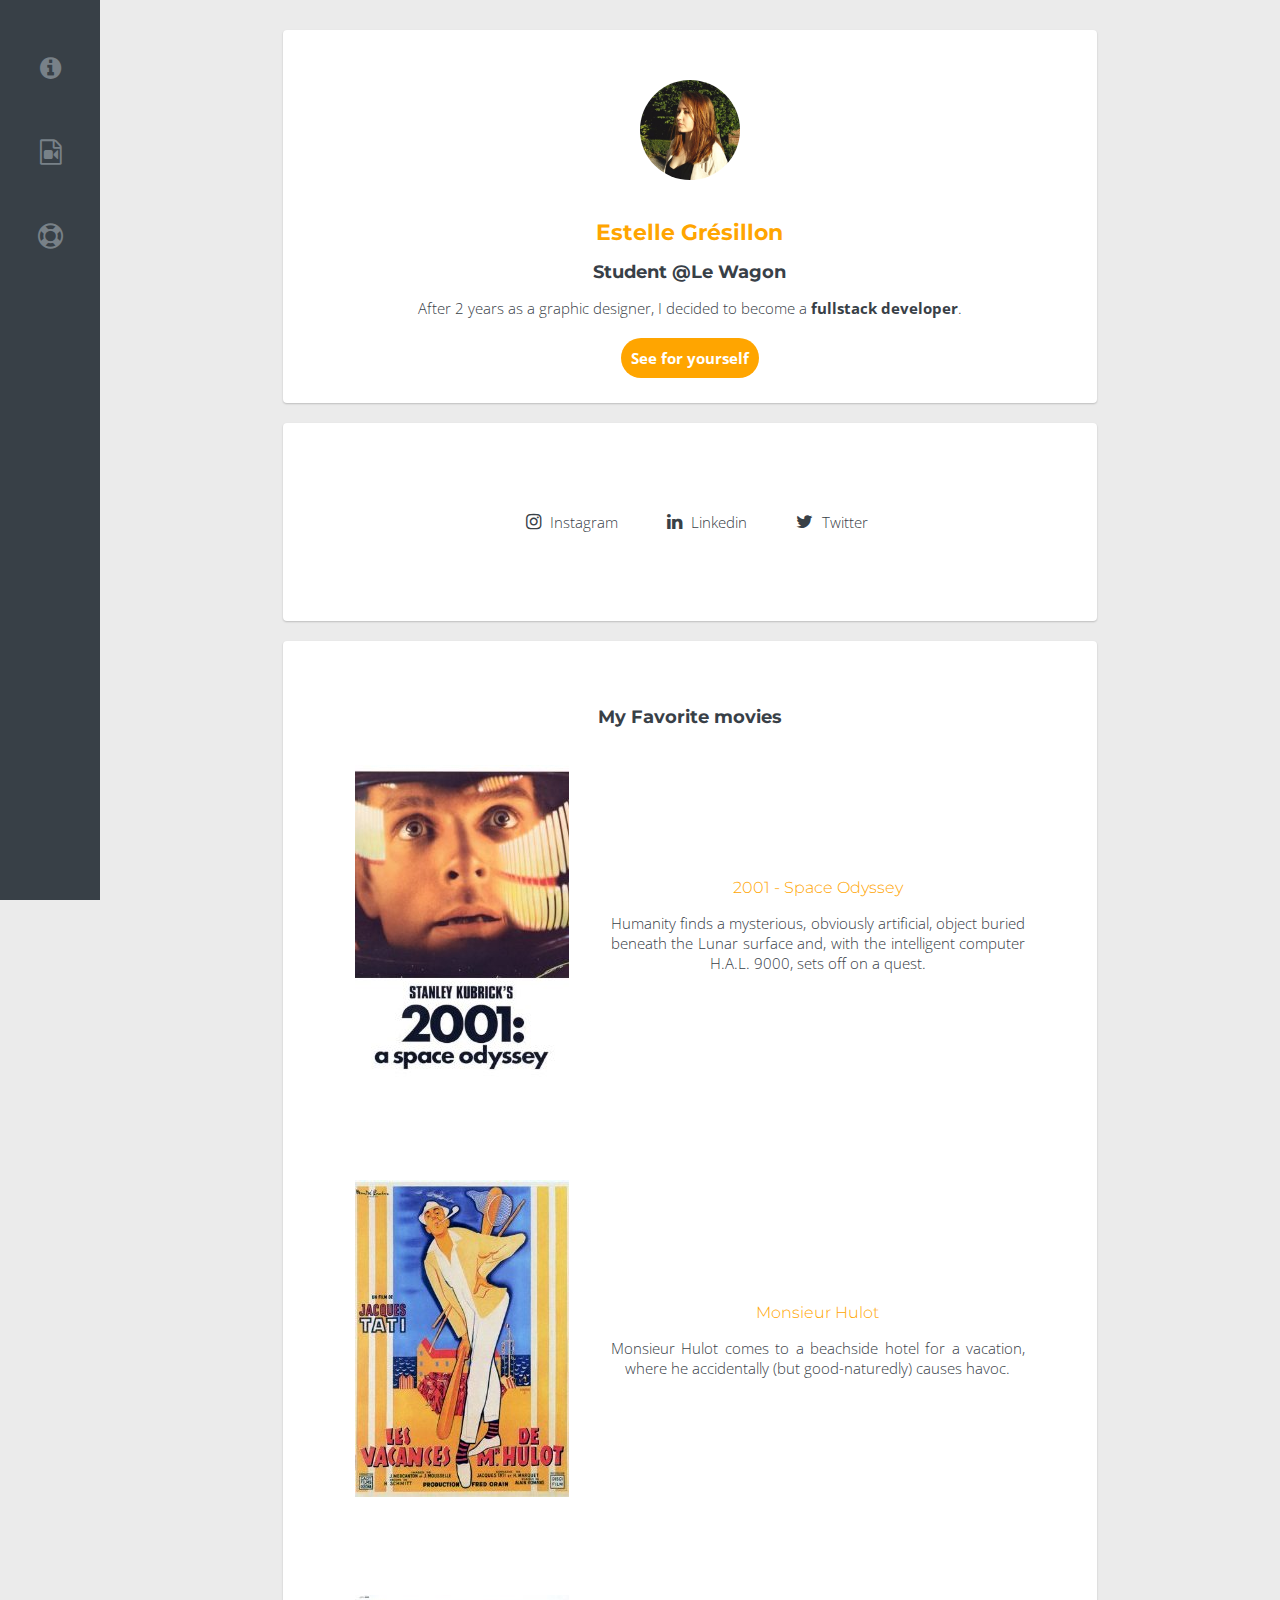
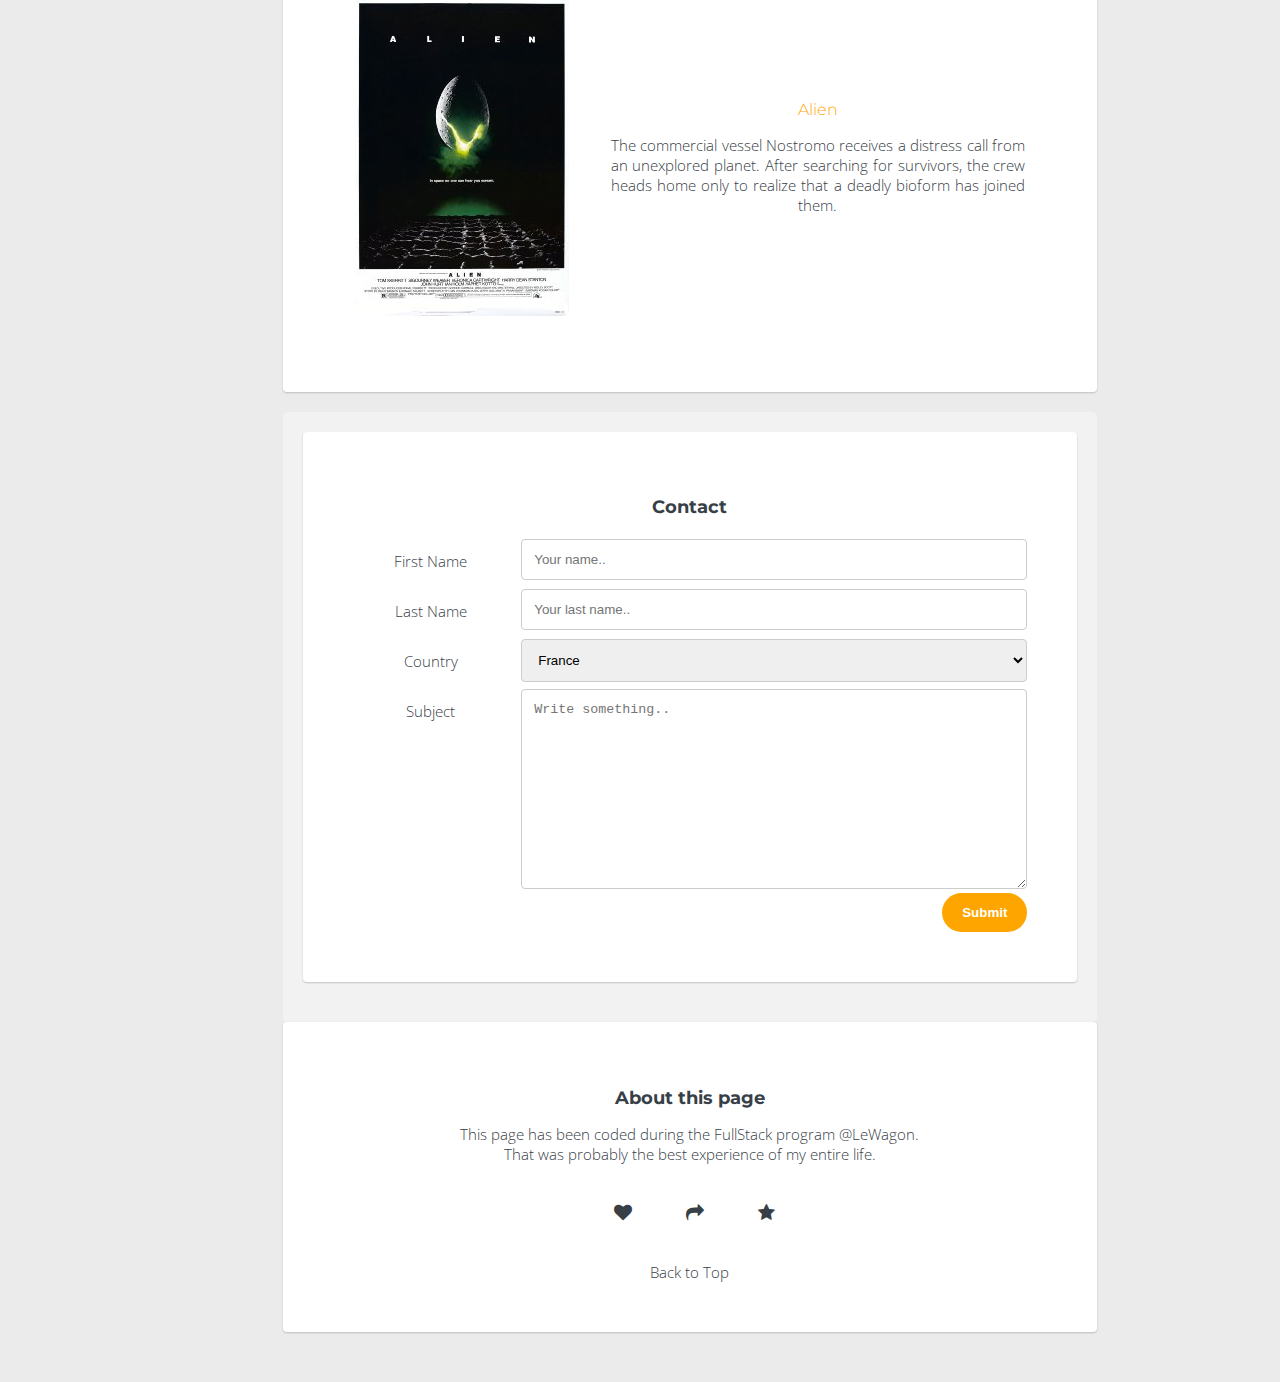
==== index.html @ 1dd497bf "make my profile prettier" ====
<!DOCTYPE html>

<html>

  <head>
    <meta charset="utf-8">
    <title>Estelle Grésillon</title>
    <link href="https://fonts.googleapis.com/css?family=Open+Sans:400,300,700|Montserrat:400,700" rel="stylesheet">
    <link href="https://maxcdn.bootstrapcdn.com/font-awesome/4.7.0/css/font-awesome.min.css" rel="stylesheet">
    <link href="style.css" rel="stylesheet">
  </head>

  <body>
    <a name="top"></a>
    <div id="menu">
      <ul>
        <li>
          <a href="#summary">
            <i class="fa fa-info-circle"></i>
          </a>
        </li>
        <li>
          <a href="#favorite-movies">
            <i class="fa fa-file-video-o"></i>
          </a>
        </li>
        <li>
          <a href="#footer">
            <i class="fa fa-life-ring"></i>
          </a>
        </li>
      </ul>
    </div>

    <div id="sidebar">
      <ul>
        <li>
          <a href="#summary">
            <i class="fa fa-info-circle"></i>
          </a>
        </li>
        <li>
          <a href="#favorite-movies">
            <i class="fa fa-file-video-o"></i>
          </a>
        </li>
        <li>
          <a href="#footer">
            <i class="fa fa-life-ring"></i>
          </a>
        </li>
      </ul>
    </div>

    <div id="content">

      <div class="container">

        <div class="card text-center">
          <img id="crop" src="images/photo.png" alt="Estelle Grésillon" width="100">
          <h1>Estelle Grésillon</h1>
          <h2>Student @Le Wagon</h2>
          <p>
            After 2 years as a graphic designer, I decided to become a <strong>fullstack developer</strong>.
          </p>

          <a href="http://lewagon.com" class="btn-yellow">See for yourself</a>

        </div>

        <div class="card text-center">
          <ul class="list-inline">
            <li class="text-center">
              <a href="#" target="_blank">
                <i class="fa fa-instagram"></i> Instagram
              </a>
            </li>
            <li class="text-center">
              <a href="https://www.linkedin.com/in/estellegresillon/" target="_blank">
                <i class="fa fa-linkedin"></i> Linkedin
              </a>
            </li>
            <li class="text-center">
              <a href="#" target="_blank">
                <i class="fa fa-twitter"></i> Twitter
              </a>
            </li>
          </ul>
        </div>

        <div id="movies-desktop">
          <div class="card text-center">
            <h2>My Favorite movies</h2>

            <table>
              <tbody>
                <tr>
                  <td>
                    <img src="images/space-odyssey.jpg" alt="space odyssey">
                  </td>
                  <td>
                    <h3>2001 - Space Odyssey</h3>
                    <p>Humanity finds a mysterious, obviously artificial, object buried beneath the Lunar surface and, with the intelligent computer H.A.L. 9000, sets off on a quest.</p>
                  </td>
                </tr>

                <tr class="spacer"></tr>

                <tr>
                  <td>
                    <img src="images/monsieur-hulot.jpg" alt="monsieur hulot">
                  </td>
                  <td>
                    <h3>Monsieur Hulot</h3>
                    <p>Monsieur Hulot comes to a beachside hotel for a vacation, where he accidentally (but good-naturedly) causes havoc.</p>
                  </td>
                </tr>

                <tr class="spacer"></tr>

                <tr>
                  <td>
                    <img src="images/alien.jpg" alt="alien">
                  </td>
                  <td>
                    <h3>Alien</h3>
                    <p>The commercial vessel Nostromo receives a distress call from an unexplored planet. After searching for survivors, the crew heads home only to realize that a deadly bioform has joined them.</p>
                  </td>
                </tr>
              </tbody>
            </table>
          </div>
        </div>


        <div id="movies-mobile">
          <div class="card text-center">

            <h2>My Favorite movies</h2>

            <table>
              <tbody>
                <tr>
                  <td>
                    <img src="images/space-odyssey.jpg" alt="space odyssey">
                  </td>
                </tr>
                <tr>
                  <td>
                    <h3>2001 - Space Odyssey</h3>
                    <p>Humanity finds a mysterious, obviously artificial, object buried beneath the Lunar surface and, with the intelligent computer H.A.L. 9000, sets off on a quest.</p>
                  </td>
                </tr>

                <tr class="spacer"></tr>

                <tr>
                  <td>
                    <img src="images/monsieur-hulot.jpg" alt="monsieur hulot">
                  </td>
                </tr>

                <tr>
                  <td>
                    <h3>Monsieur Hulot</h3>
                    <p>Monsieur Hulot comes to a beachside hotel for a vacation, where he accidentally (but good-naturedly) causes havoc.</p>
                  </td>
                </tr>

                <tr class="spacer"></tr>

                <tr>
                  <td>
                    <img src="images/alien.jpg" alt="alien">
                  </td>
                </tr>

                <tr>
                  <td>
                    <h3>Alien</h3>
                    <p>The commercial vessel Nostromo receives a distress call from an unexplored planet. After searching for survivors, the crew heads home only to realize that a deadly bioform has joined them.</p>
                  </td>
                </tr>

              </tbody>
            </table>
          </div>
        </div>


         <div class="form">
            <div class="card text-center">
              <h2>Contact</h2>
              <form action="action_page.php">
                <div class="row">
                  <div class="col-25">
                    <label for="fname">First Name</label>
                  </div>
                  <div class="col-75">
                    <input type="text" id="fname" name="firstname" placeholder="Your name..">
                  </div>
                </div>
                <div class="row">
                  <div class="col-25">
                    <label for="lname">Last Name</label>
                  </div>
                  <div class="col-75">
                    <input type="text" id="lname" name="lastname" placeholder="Your last name..">
                  </div>
                </div>
                <div class="row">
                  <div class="col-25">
                    <label for="country">Country</label>
                  </div>
                  <div class="col-75">
                    <select id="country" name="country">
                      <option value="australia">France</option>
                      <option value="canada">UK</option>
                      <option value="usa">USA</option>
                    </select>
                  </div>
                </div>
                <div class="row">
                  <div class="col-25">
                    <label for="subject">Subject</label>
                  </div>
                  <div class="col-75">
                    <textarea id="subject" name="subject" placeholder="Write something.." style="height:200px"></textarea>
                  </div>
                </div>
                <div class="row">
                  <input type="submit" value="Submit">
                </div>
              </form>
            </div>
          </div>



        <div class="card text-center">
          <h2>About this page</h2>
          This page has been coded during the <a href="https://lewagon.com/program" target="_blank">FullStack program @LeWagon</a>. <br>That was probably the best experience of my entire life.

          <ul class="list-inline">
           <li>
             <a href="#">
               <i class="fa fa-heart"></i>
             </a>
           </li>
           <li>
             <a href="#">
               <i class="fa fa-share"></i>
             </a>
           </li>
           <li>
             <a href="#">
               <i class="fa fa-star"></i>
             </a>
           </li>

          </ul>
          <a href="#top">Back to Top</a>
        </div>

      </div>

    </div>

  </body>
</html>
---- style.css ----
/* Colors and Fonts */

body {
  background: #EBEBEB;
  font-family: 'Open Sans', sans-serif;
  font-weight: 300;
  color:  #384047;
  font-size: 15px;
}

#crop {
  border-radius: 50%;
  width: 100px;
  height: 100px;
  object-fit: cover;
  margin-bottom: 20px;
}

strong {
  font-weight: 700;
}

h1, h2, h3 {
  font-family: 'Montserrat', sans-serif;
}

h1{
  color: #FFA500;
  font-size: 22px;
}

h2{
  font-size: 18px;
  font-weight: 700;
}

h3{
  font-size: 16px;
  color: #FFA500;
  font-weight: 300;
}

a{
  color: #384047;
  text-decoration: none;
}

a:hover{
  color: #FFA500;
  text-decoration: none;
}

table {
  font-weight: 300;
  font-size: 15px;
}

td {
  padding: 20px;
  text-align: justify;
  -moz-text-align-last: center;
  text-align-last: center;
}



/* First simple components */

.text-center {
  text-align: center;
}

.container {
  width: 70%;
  margin: 50px auto;
}

.card {
  background: white;
  padding: 50px;
  margin-bottom: 20px;
  border-radius: 4px;
  box-shadow: 0px 1px 2px 0px rgba(0, 0, 0, 0.2);
}

.spacer {
  height: 50px;
}

.list-inline {
  padding-left: 10px;
}

.list-inline li {
  display: inline-block;
  padding: 20px;
}

.list-inline li i {
  font-size: 18px;
  margin: 5px;
}

.btn-yellow {
  position: relative;
  top: 15px;
  background-color: #FFA500;
  width: 120px;
  color: white;
  font-weight: 700;
  padding: 10px;
  border-radius: 20px;
}

.btn-yellow:hover {
  border: 3px solid #FFA500;
  background-color: transparent;
  border-radius: 20px;

  color: #FFA500;
}


/* Fixed menu layout */

#content {
  margin-top: 120px;
}

#menu {
  background-color: #384047;
  position: fixed;
  left: 0px;
  top: 0px;
  bottom: 0px;
  height: 85px;
  width: 100%;
}

#menu ul {
  list-style: none;
  padding-left: 50px;
}

#menu li {
  display: inline-block;
  margin-left: 20px;
  margin-right: 20px;
  margin-top: 10px;
}

#menu a {
  text-decoration: none;
  font-size: 25px;
  color:#788188;
}

#menu a:hover {
  color: white;
}



/* Fixed sidebar layout */

#content {
  margin-left: 100px;
}

#sidebar {
  background-color: #384047;
  position: fixed;
  left: 0px;
  top: 0px;
  bottom: 0px;
  width: 100px;
  text-align: center;
}

#sidebar ul {
  list-style: none;
  padding-left: 0px;
}

#sidebar li {
  margin-top:50px;
  margin-bottom: 50px;
}

#sidebar a {
  text-decoration: none;
  font-size: 25px;
  color:#788188;
}

#sidebar a:hover {
  color: white;
}



/* Responsive layout behavior */

@media (min-width: 1200px) {
  #movies-mobile {
    display: none;
  }
  #content{
    margin-left: 100px;
    margin-top: -20px;
  }
  #menu {
    display: none;
  }
  .container {
  width: 50%;
  }

}

@media (min-width: 900px) {
  #movies-mobile {
    display: none;
  }
  #content{
    margin-left: 100px;
    margin-top: -20px;
  }
  #menu {
    display: none;
  }
  .container {
  width: 70%;
  }
}

@media (max-width: 900px) {
  #content{
    margin-top: 100px;
    margin-left: 0px;
  }
  #sidebar {
    display: none;
  }
  #menu {
    width: 100%;
  }
  .container {
  width: 100%;
  }
  #movies-desktop {
    display: none;
  }
}


/* FORM */

input[type=text], select, textarea{
  width: 100%;
  padding: 12px;
  border: 1px solid #ccc;
  border-radius: 4px;
  box-sizing: border-box;
  resize: vertical;
}

label {
  padding: 12px 12px 12px 0;
  display: inline-block;
}

input[type=submit] {
  background-color: #FFA500;
  color: white;
  padding: 12px 20px;
  border: none;
  font-weight: 700;
  border-radius: 20px;
  cursor: pointer;
  float: right;
}


input[type=submit:hover] {
  border: 3px solid #FFA500;
  background-color: transparent;
  border-radius: 20px;
  color: #FFA500;
}

.form {
  border-radius: 5px;
  background-color: #f2f2f2;
  padding: 20px;
}

.col-25 {
  float: left;
  width: 25%;
  margin-top: 6px;
}

.col-75 {
  float: left;
  width: 75%;
  margin-top: 6px;
}

.row:after {
  content: "";
  display: table;
  clear: both;
}

@media screen and (max-width: 600px) {
  .col-25, .col-75, input[type=submit] {
    width: 100%;
    margin-top: 0;
  }
}
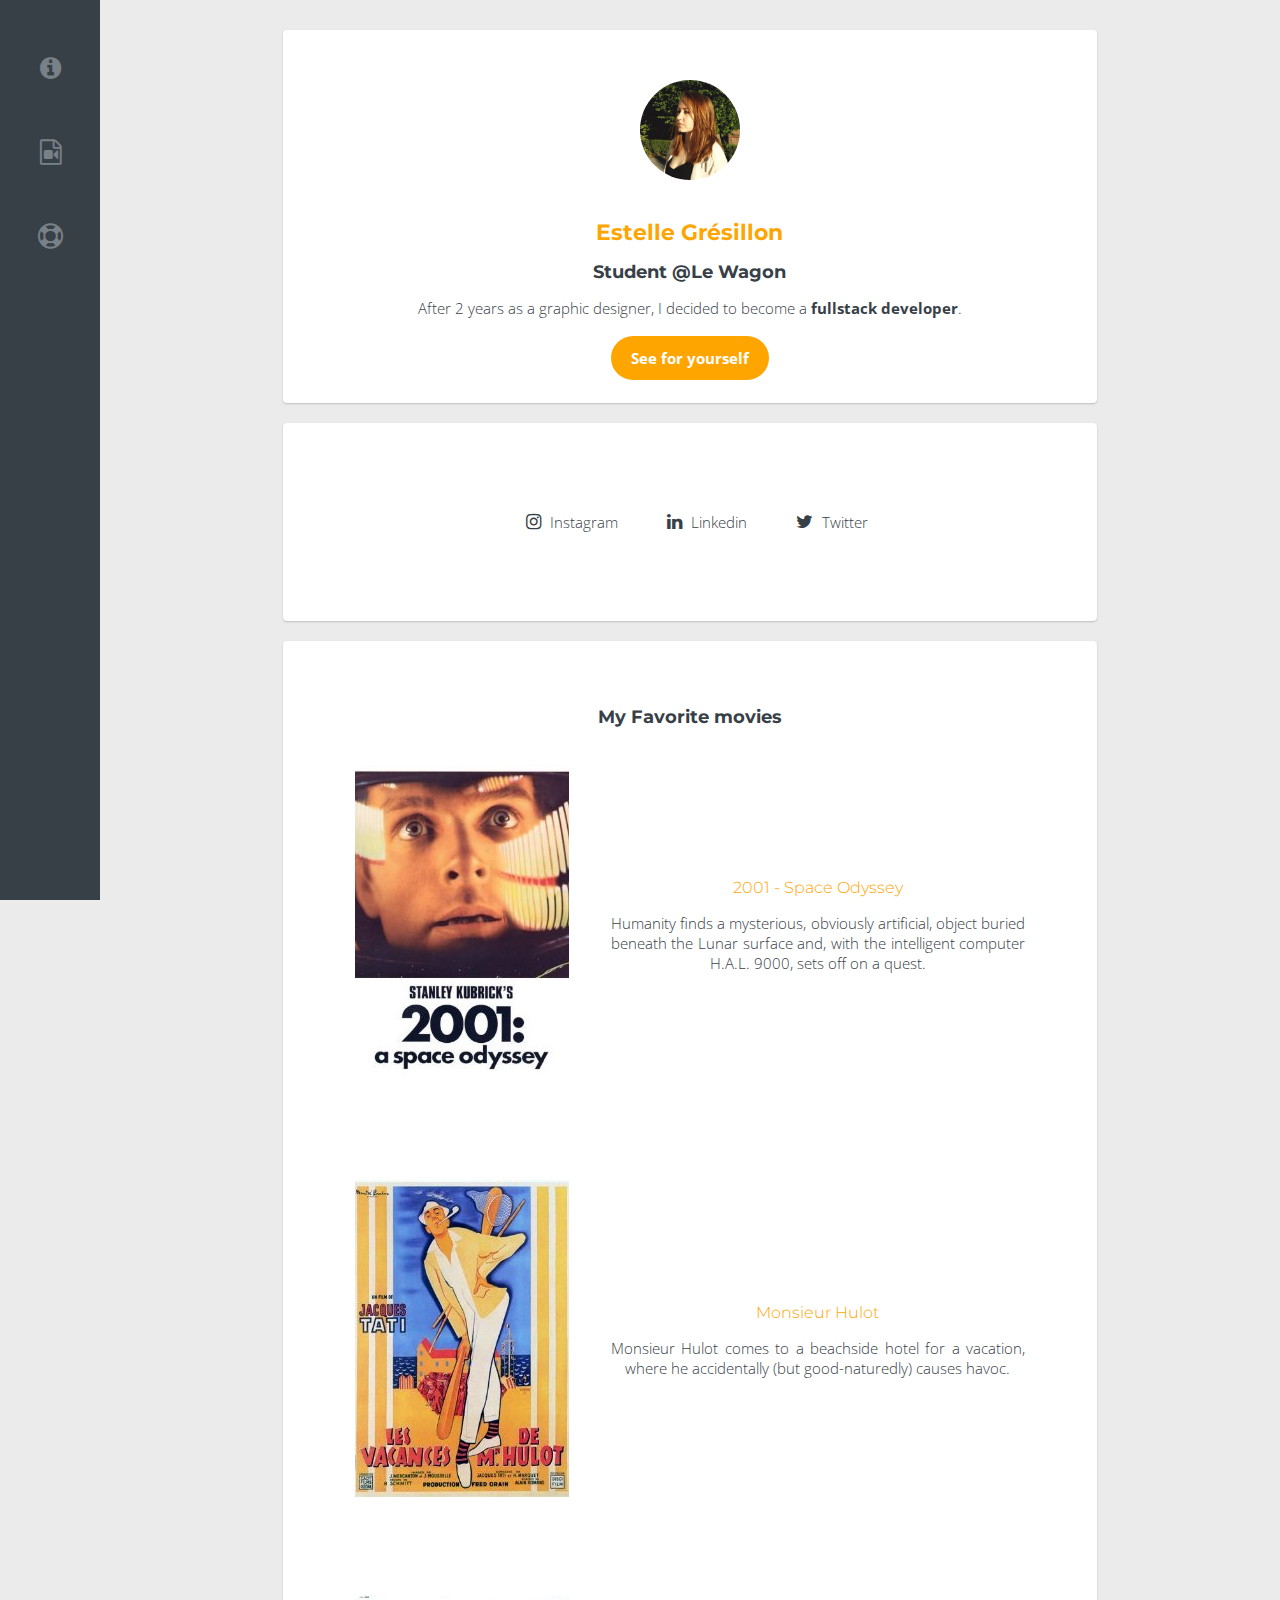
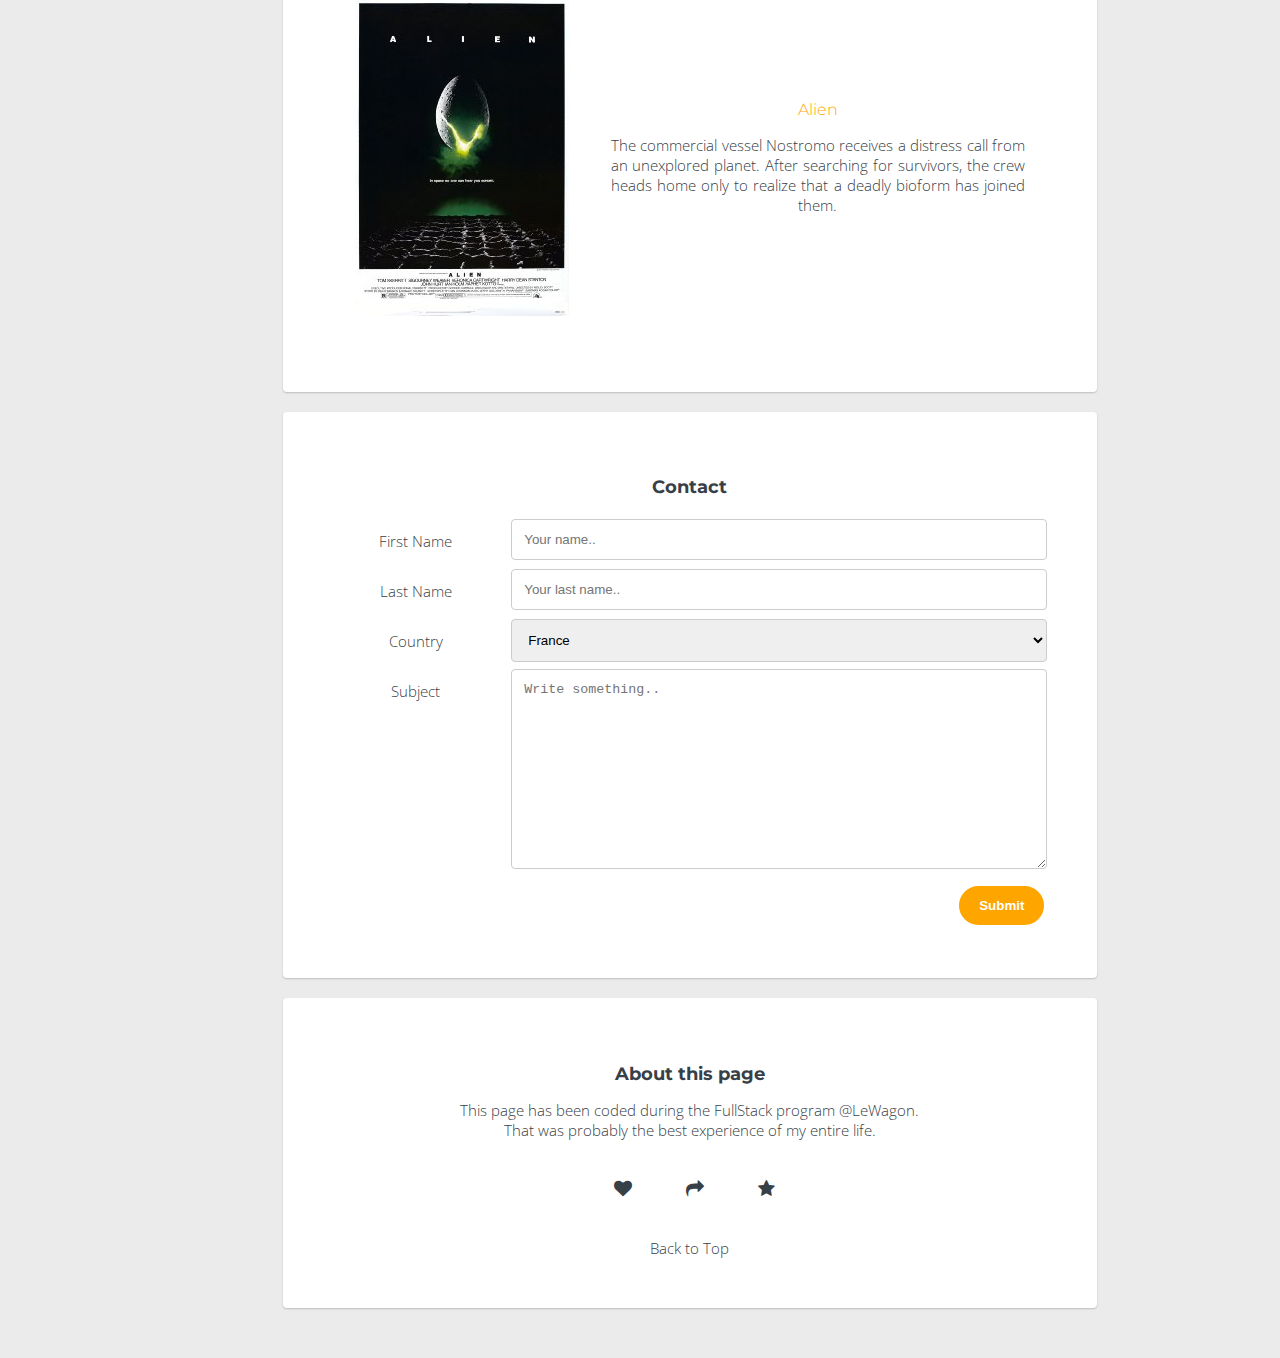
==== commit 9a572ec5: "make my form" ====
--- a/index.html
+++ b/index.html
@@ -7,7 +7,7 @@
     <title>Estelle Grésillon</title>
     <link href="https://fonts.googleapis.com/css?family=Open+Sans:400,300,700|Montserrat:400,700" rel="stylesheet">
     <link href="https://maxcdn.bootstrapcdn.com/font-awesome/4.7.0/css/font-awesome.min.css" rel="stylesheet">
-    <link href="style.css" rel="stylesheet">
+    <link href="css/style.css" rel="stylesheet">
   </head>
 
   <body>
--- a/css/style.css
+++ b/css/style.css
@@ -0,0 +1,184 @@
+@import url("components/form.css");
+@import url("components/menu.css");
+@import url("components/sidebar.css");
+
+
+
+ /* Colors and Fonts */
+
+body {
+  background: #EBEBEB;
+  font-family: 'Open Sans', sans-serif;
+  font-weight: 300;
+  color:  #384047;
+  font-size: 15px;
+}
+
+#crop {
+  border-radius: 50%;
+  width: 100px;
+  height: 100px;
+  object-fit: cover;
+  margin-bottom: 20px;
+}
+
+strong {
+  font-weight: 700;
+}
+
+h1, h2, h3 {
+  font-family: 'Montserrat', sans-serif;
+}
+
+h1{
+  color: #FFA500;
+  font-size: 22px;
+}
+
+h2{
+  font-size: 18px;
+  font-weight: 700;
+}
+
+h3{
+  font-size: 16px;
+  color: #FFA500;
+  font-weight: 300;
+}
+
+a{
+  color: #384047;
+  text-decoration: none;
+}
+
+a:hover{
+  color: #FFA500;
+  text-decoration: none;
+}
+
+table {
+  font-weight: 300;
+  font-size: 15px;
+}
+
+td {
+  padding: 20px;
+  text-align: justify;
+  -moz-text-align-last: center;
+  text-align-last: center;
+}
+
+
+
+/* First simple components */
+
+.text-center {
+  text-align: center;
+}
+
+.container {
+  width: 70%;
+  margin: 50px auto;
+}
+
+.card {
+  background: white;
+  padding: 50px;
+  margin-bottom: 20px;
+  border-radius: 4px;
+  box-shadow: 0px 1px 2px 0px rgba(0, 0, 0, 0.2);
+}
+
+.spacer {
+  height: 50px;
+}
+
+.list-inline {
+  padding-left: 10px;
+}
+
+.list-inline li {
+  display: inline-block;
+  padding: 20px;
+}
+
+.list-inline li i {
+  font-size: 18px;
+  margin: 5px;
+}
+
+.btn-yellow {
+  margin-top: 10px;
+  position: relative;
+  top: 15px;
+  background-color: #FFA500;
+  width: 120px;
+  color: white;
+  font-weight: 700;
+  padding: 12px 20px;
+  border-radius: 25px;
+}
+
+.btn-yellow:hover {
+  border: 3px solid #FFA500;
+  background-color: transparent;
+  border-radius: 25px;
+
+  color: #FFA500;
+}
+
+
+
+/* Responsive layout behavior */
+
+@media (min-width: 1200px) {
+  #movies-mobile {
+    display: none;
+  }
+  #content{
+    margin-left: 100px;
+    margin-top: -20px;
+  }
+  #menu {
+    display: none;
+  }
+  .container {
+  width: 50%;
+  }
+
+}
+
+@media (min-width: 900px) {
+  #movies-mobile {
+    display: none;
+  }
+  #content{
+    margin-left: 100px;
+    margin-top: -20px;
+  }
+  #menu {
+    display: none;
+  }
+  .container {
+  width: 70%;
+  }
+}
+
+@media (max-width: 900px) {
+  #content{
+    margin-top: 100px;
+    margin-left: 0px;
+  }
+  #sidebar {
+    display: none;
+  }
+  #menu {
+    width: 100%;
+  }
+  .container {
+  width: 100%;
+  }
+  #movies-desktop {
+    display: none;
+  }
+}
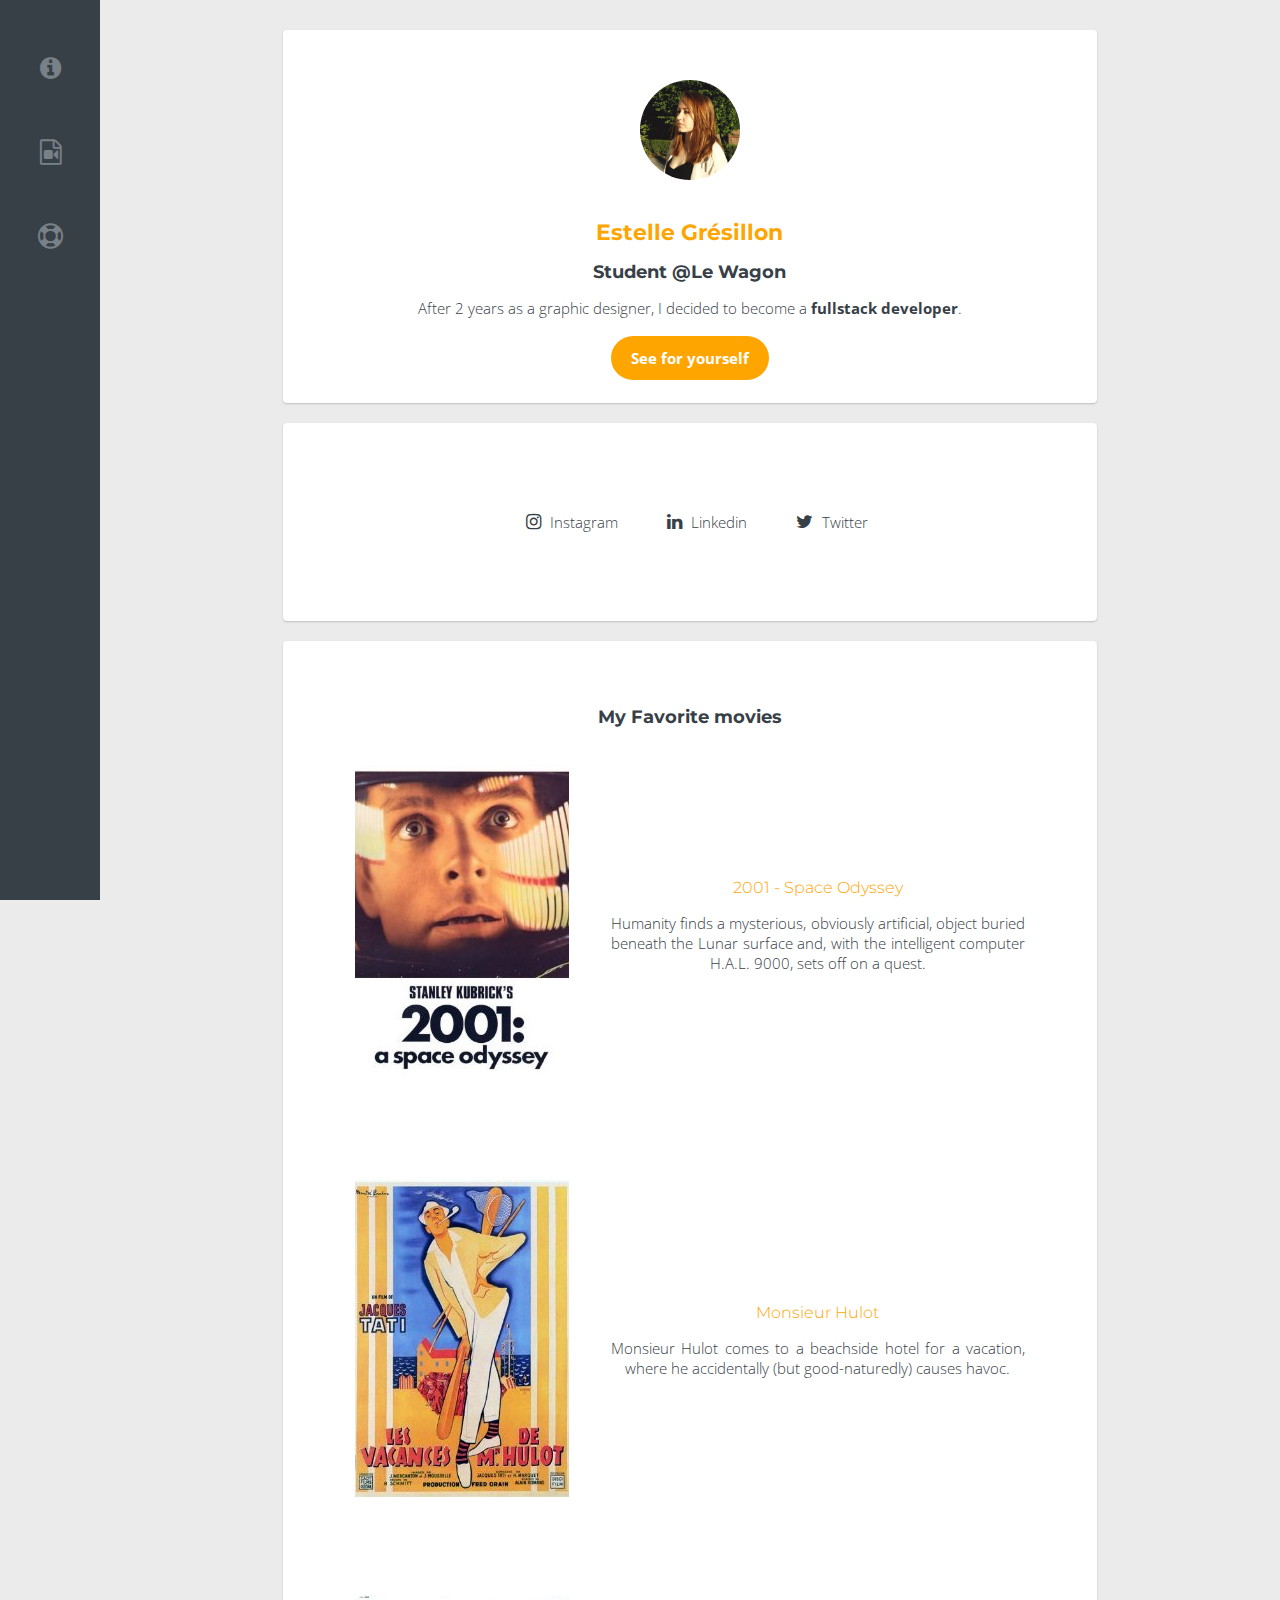
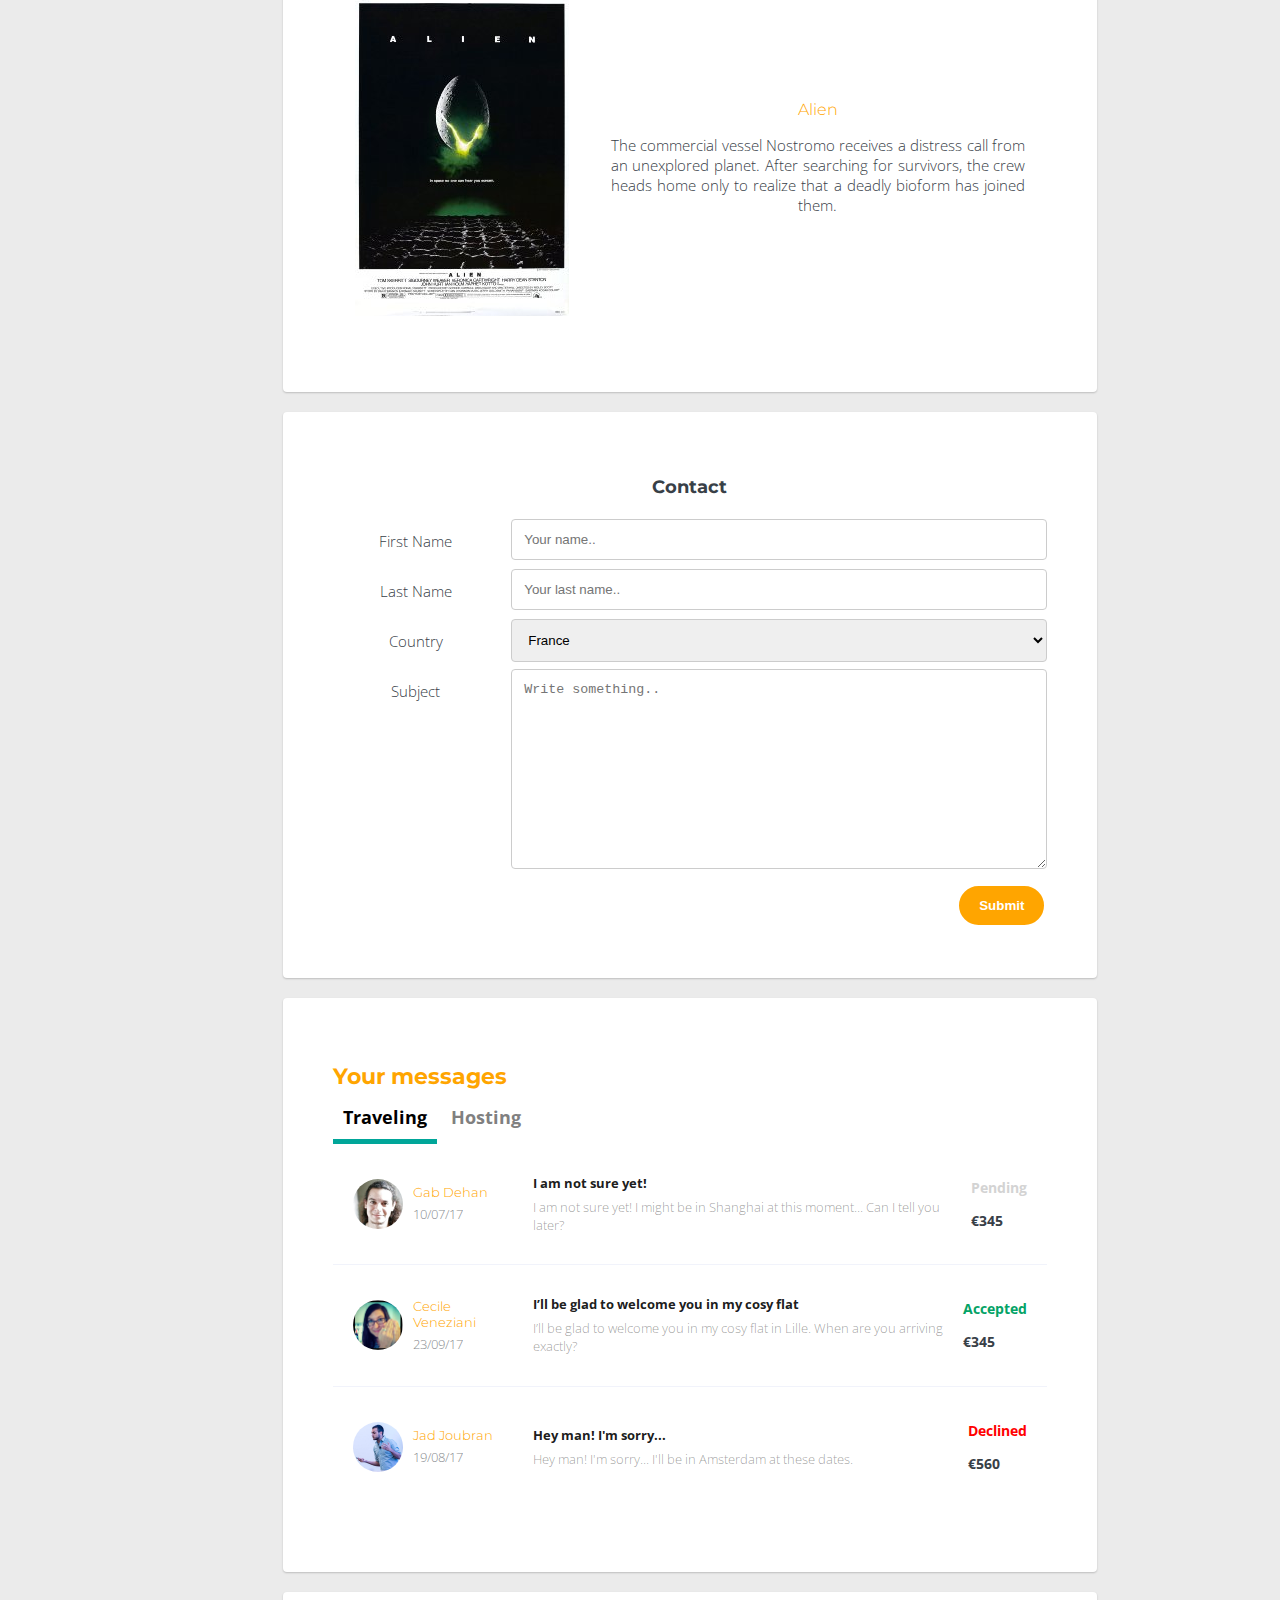
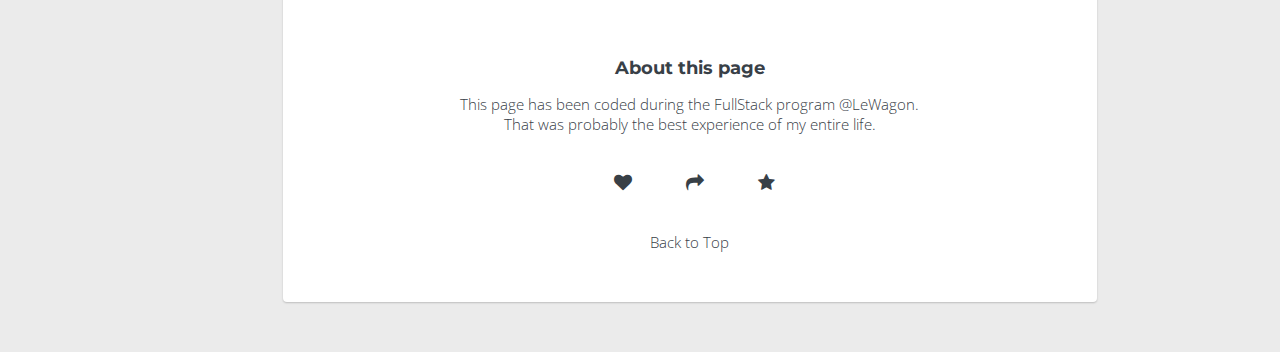
==== commit 12e893b9: "inbox" ====
--- a/index.html
+++ b/index.html
@@ -188,7 +188,7 @@
         </div>
 
 
-         <div class="form">
+        <div class="form">
             <div class="card text-center">
               <h2>Contact</h2>
               <form action="action_page.php">
@@ -233,8 +233,74 @@
                 </div>
               </form>
             </div>
-          </div>
-
+        </div>
+
+
+
+        <div class="card">
+
+          <h1>Your messages</h1>
+
+            <div class="tabs">
+              <a href="#" class="tab active">Traveling</a>
+              <a href="#" class="tab">Hosting</a>
+            </div>
+
+            <ul class="inbox">
+              <li class="message">
+                <img src="images/gab.png" alt="" class="avatar-large">
+                <div class="message-name">
+                  <h3>Gab Dehan</h3>
+                  <p>10/07/17</p>
+                </div>
+                <div class="message-body">
+                  <p><strong>I am not sure yet!</strong></p>
+                  <p>
+                    I am not sure yet! I might be in Shanghai at this moment... Can I tell you later?
+                  </p>
+                </div>
+                <div class="message-status">
+                  <p class="status pending">Pending</p>
+                  <p class="price">€345</p>
+                </div>
+              </li>
+              <li class="message">
+                <img src="images/cecile.png" alt="" class="avatar-large">
+                <div class="message-name">
+                  <h3>Cecile Veneziani</h3>
+                  <p>23/09/17</p>
+                </div>
+                <div class="message-body">
+                  <p><strong>I’ll be glad to welcome you in my cosy flat</strong></p>
+                  <p>
+                    I’ll be glad to welcome you in my cosy flat in Lille. When are you arriving exactly?
+                  </p>
+                </div>
+                <div class="message-status">
+                  <p class="status accepted">Accepted</p>
+                  <p class="price">€345</p>
+                </div>
+              </li>
+              <li class="message">
+                <img src="images/jad.png" alt="" class="avatar-large">
+                <div class="message-name">
+                  <h3>Jad Joubran</h3>
+                  <p>19/08/17</p>
+                </div>
+                <div class="message-body">
+                  <p><strong>Hey man! I'm sorry...</strong></p>
+                  <p>
+                    Hey man! I'm sorry... I'll be in Amsterdam at these dates.
+                  </p>
+                </div>
+                <div class="message-status">
+                  <p class="status declined">Declined</p>
+                  <p class="price">€560</p>
+                </div>
+              </li>
+            </ul>
+
+        </div>
 
 
         <div class="card text-center">
--- a/css/style.css
+++ b/css/style.css
@@ -1,7 +1,7 @@
 @import url("components/form.css");
 @import url("components/menu.css");
 @import url("components/sidebar.css");
-
+@import url("components/inbox.css");
 
 
  /* Colors and Fonts */
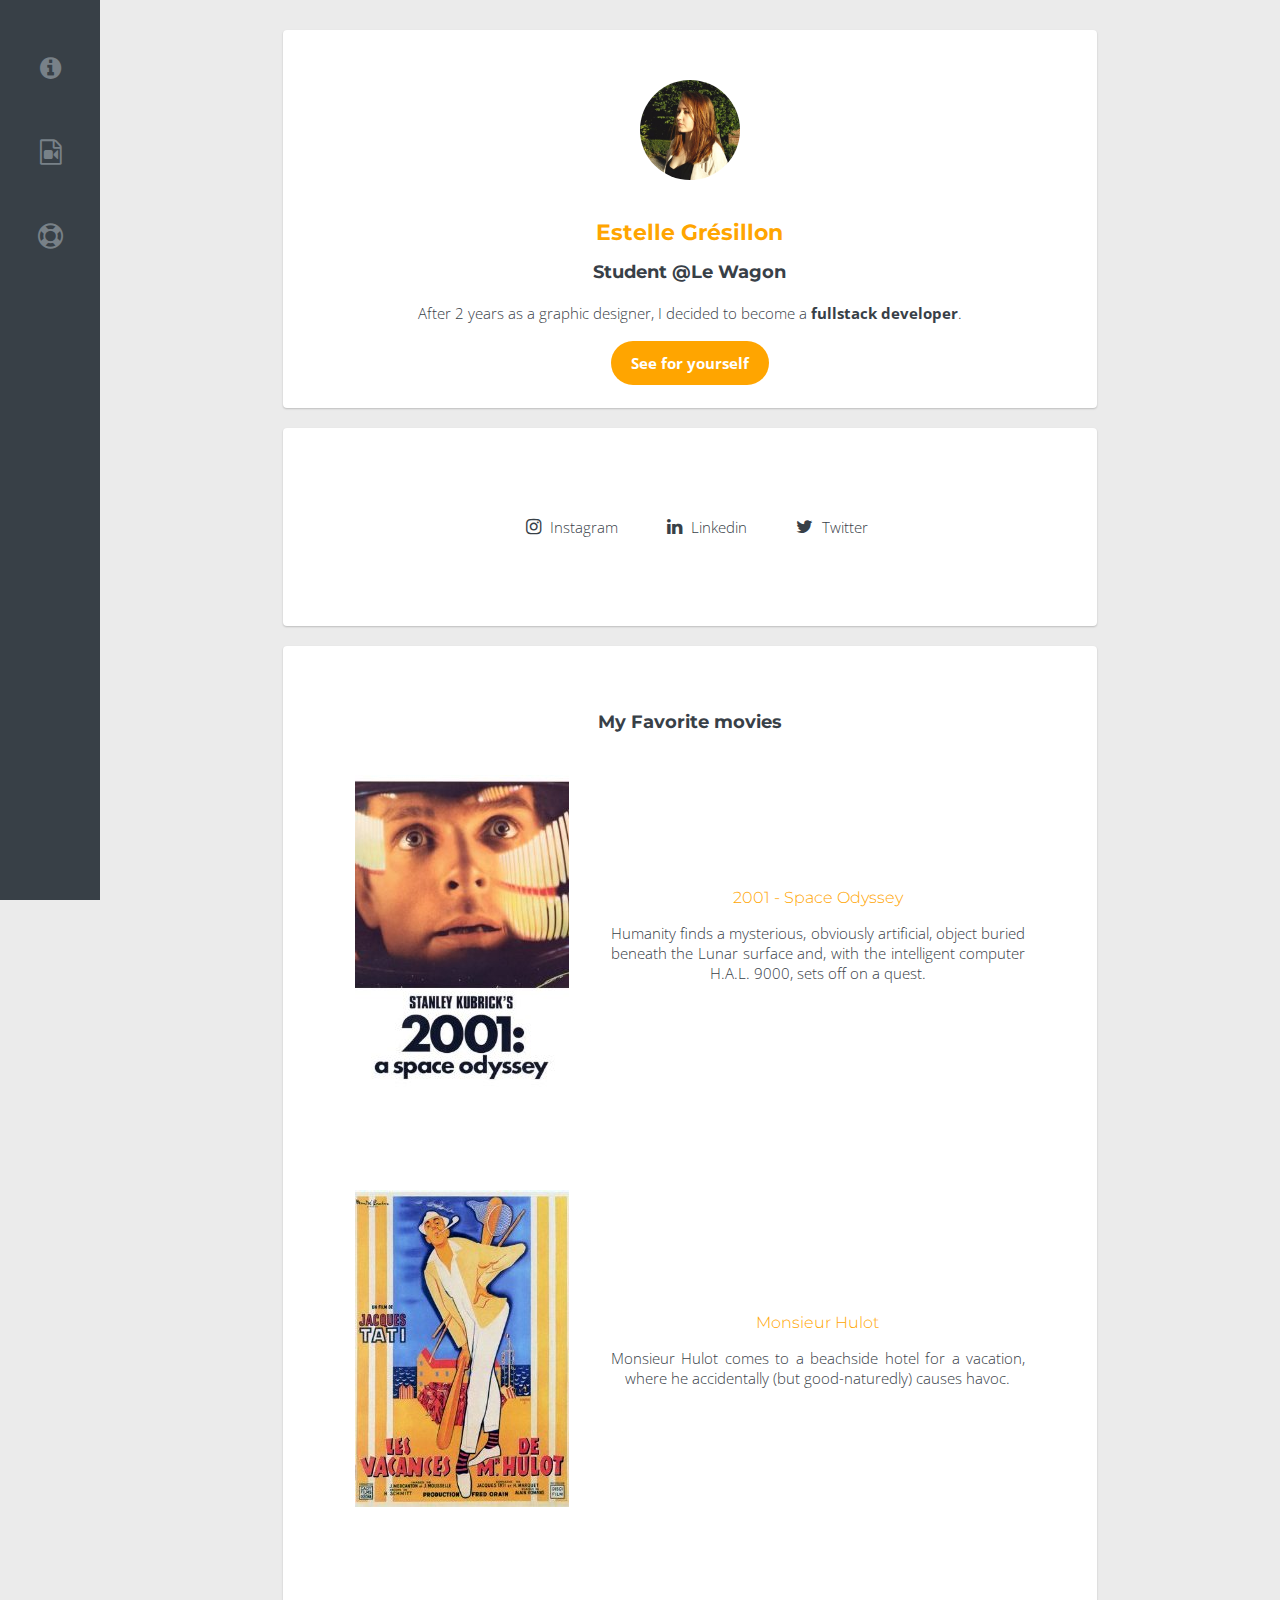
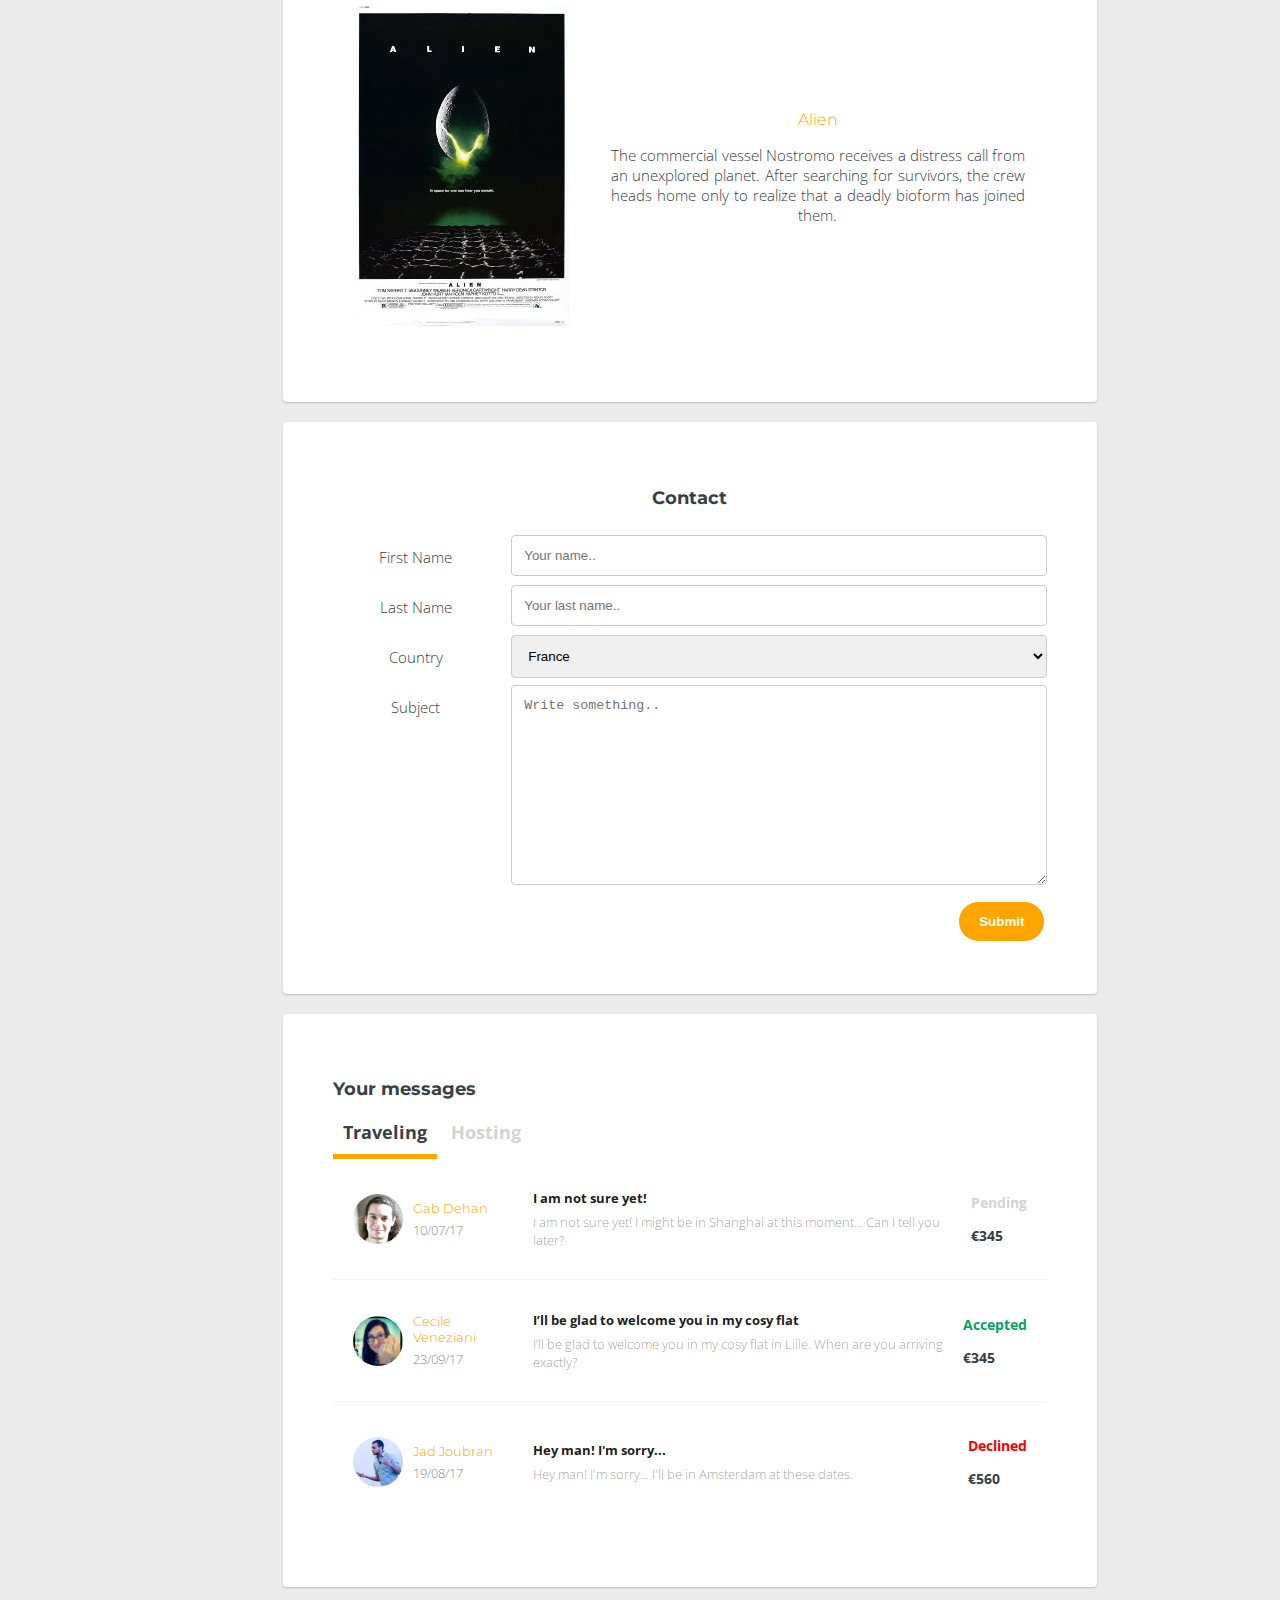
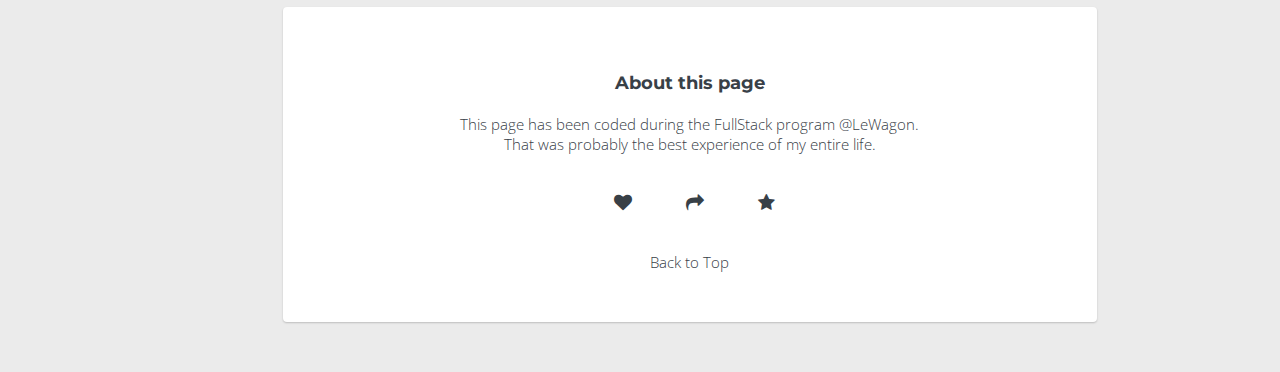
==== commit c754b669: "inbox" ====
--- a/index.html
+++ b/index.html
@@ -239,7 +239,7 @@
 
         <div class="card">
 
-          <h1>Your messages</h1>
+          <h2>Your messages</h2>
 
             <div class="tabs">
               <a href="#" class="tab active">Traveling</a>
--- a/css/style.css
+++ b/css/style.css
@@ -38,6 +38,7 @@
 h2{
   font-size: 18px;
   font-weight: 700;
+  margin-bottom: 20px;
 }
 
 h3{
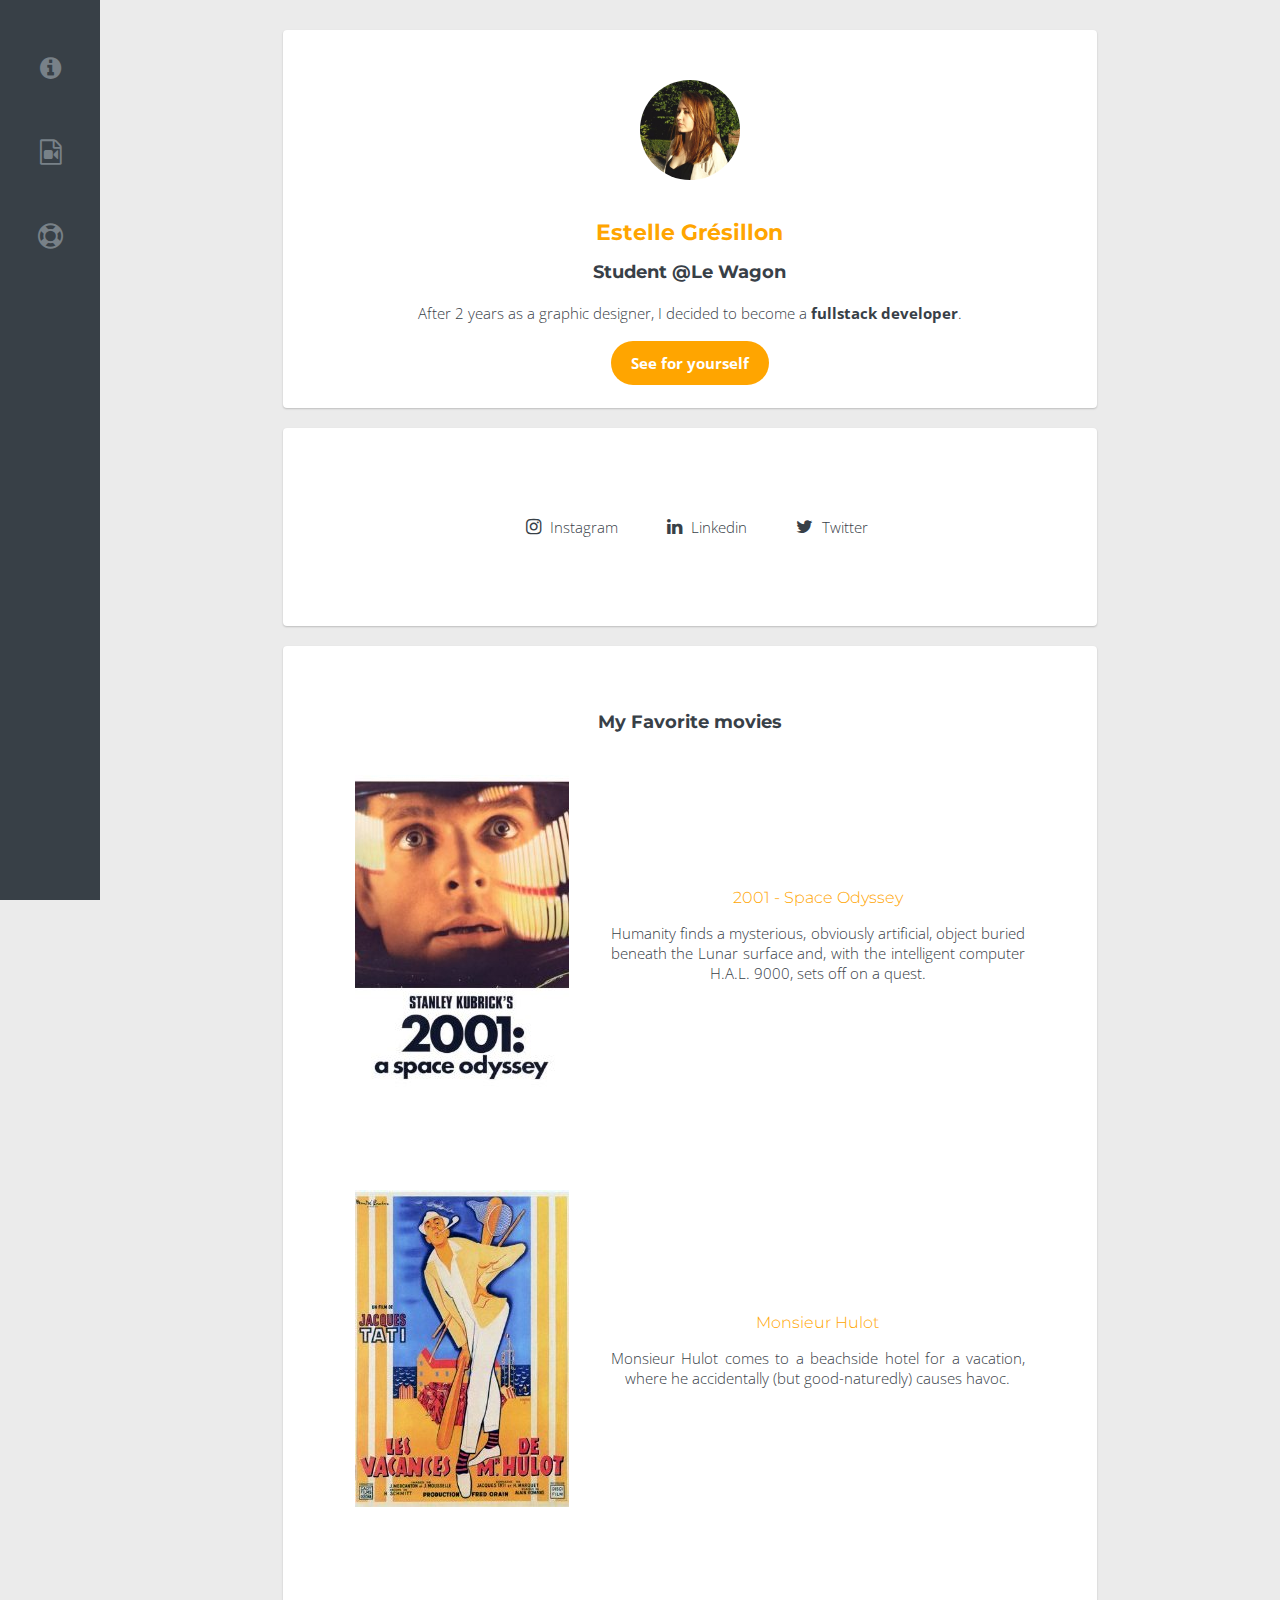
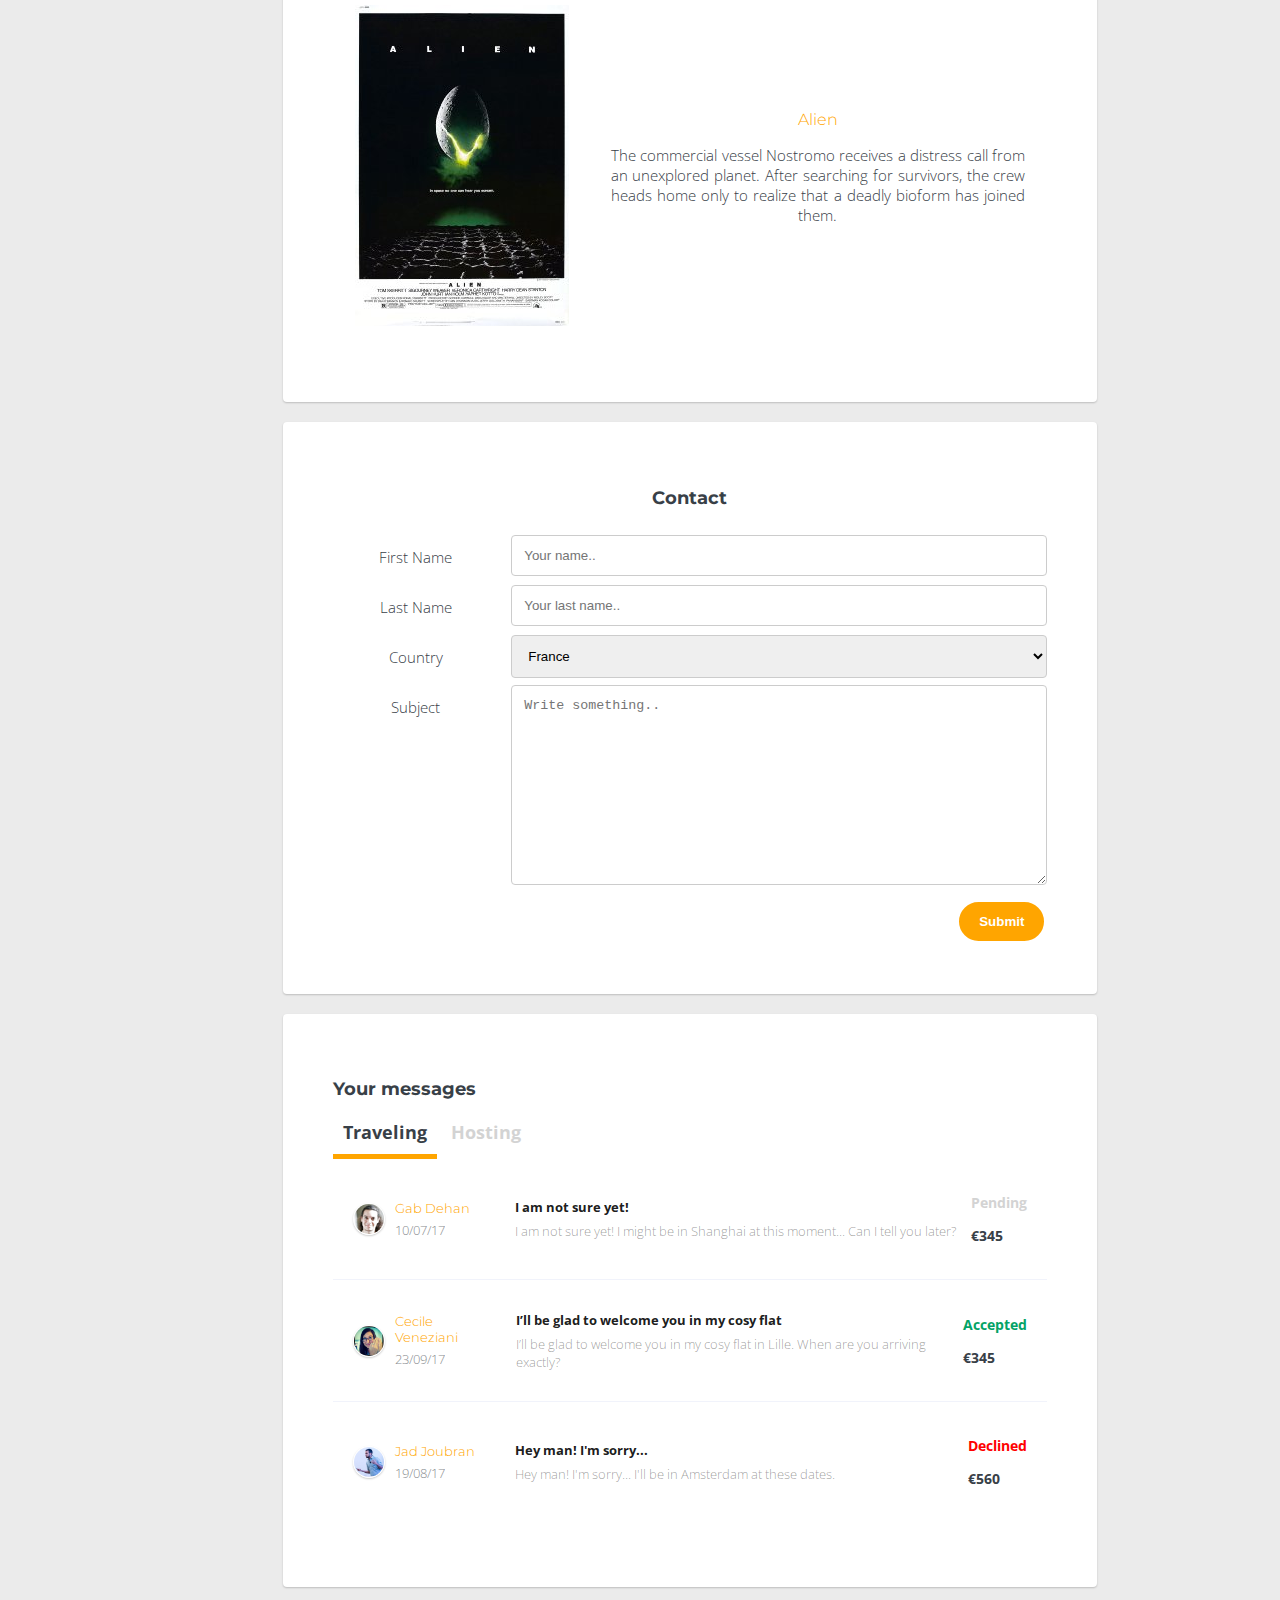
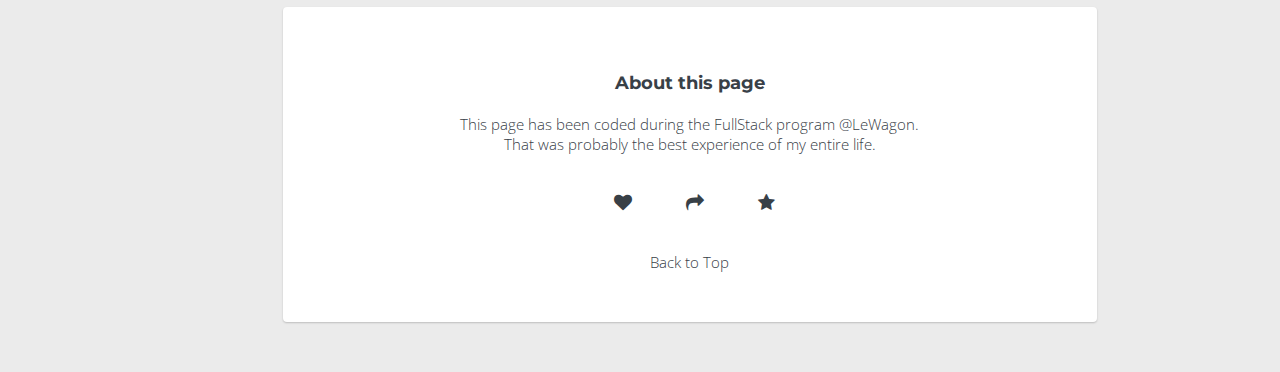
==== commit f5091597: "inbox" ====
--- a/index.html
+++ b/index.html
@@ -248,7 +248,7 @@
 
             <ul class="inbox">
               <li class="message">
-                <img src="images/gab.png" alt="" class="avatar-large">
+                <img src="images/gab.png" alt="" class="avatar-bordered">
                 <div class="message-name">
                   <h3>Gab Dehan</h3>
                   <p>10/07/17</p>
@@ -265,7 +265,7 @@
                 </div>
               </li>
               <li class="message">
-                <img src="images/cecile.png" alt="" class="avatar-large">
+                <img src="images/cecile.png" alt="" class="avatar-bordered">
                 <div class="message-name">
                   <h3>Cecile Veneziani</h3>
                   <p>23/09/17</p>
@@ -282,7 +282,7 @@
                 </div>
               </li>
               <li class="message">
-                <img src="images/jad.png" alt="" class="avatar-large">
+                <img src="images/jad.png" alt="" class="avatar-bordered">
                 <div class="message-name">
                   <h3>Jad Joubran</h3>
                   <p>19/08/17</p>
--- a/css/style.css
+++ b/css/style.css
@@ -2,6 +2,7 @@
 @import url("components/menu.css");
 @import url("components/sidebar.css");
 @import url("components/inbox.css");
+@import url("components/avatar.css");
 
 
  /* Colors and Fonts */
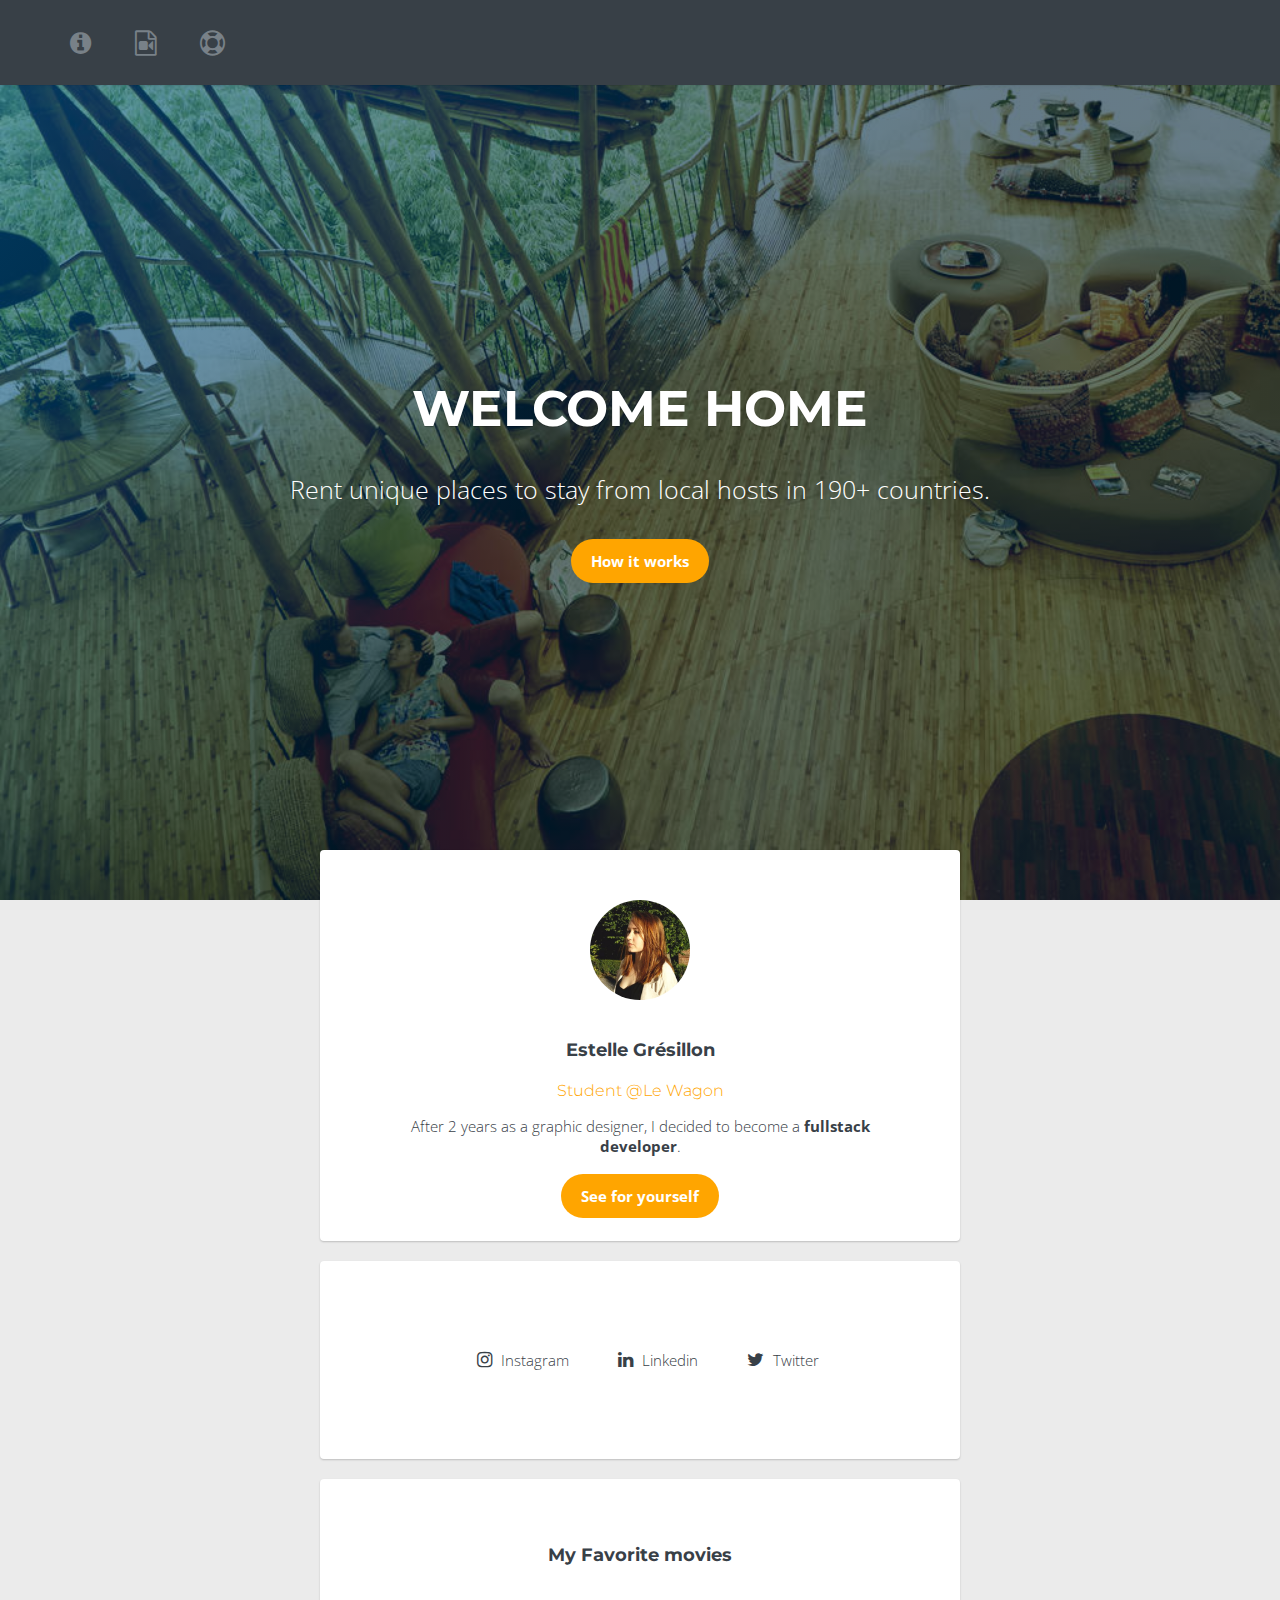
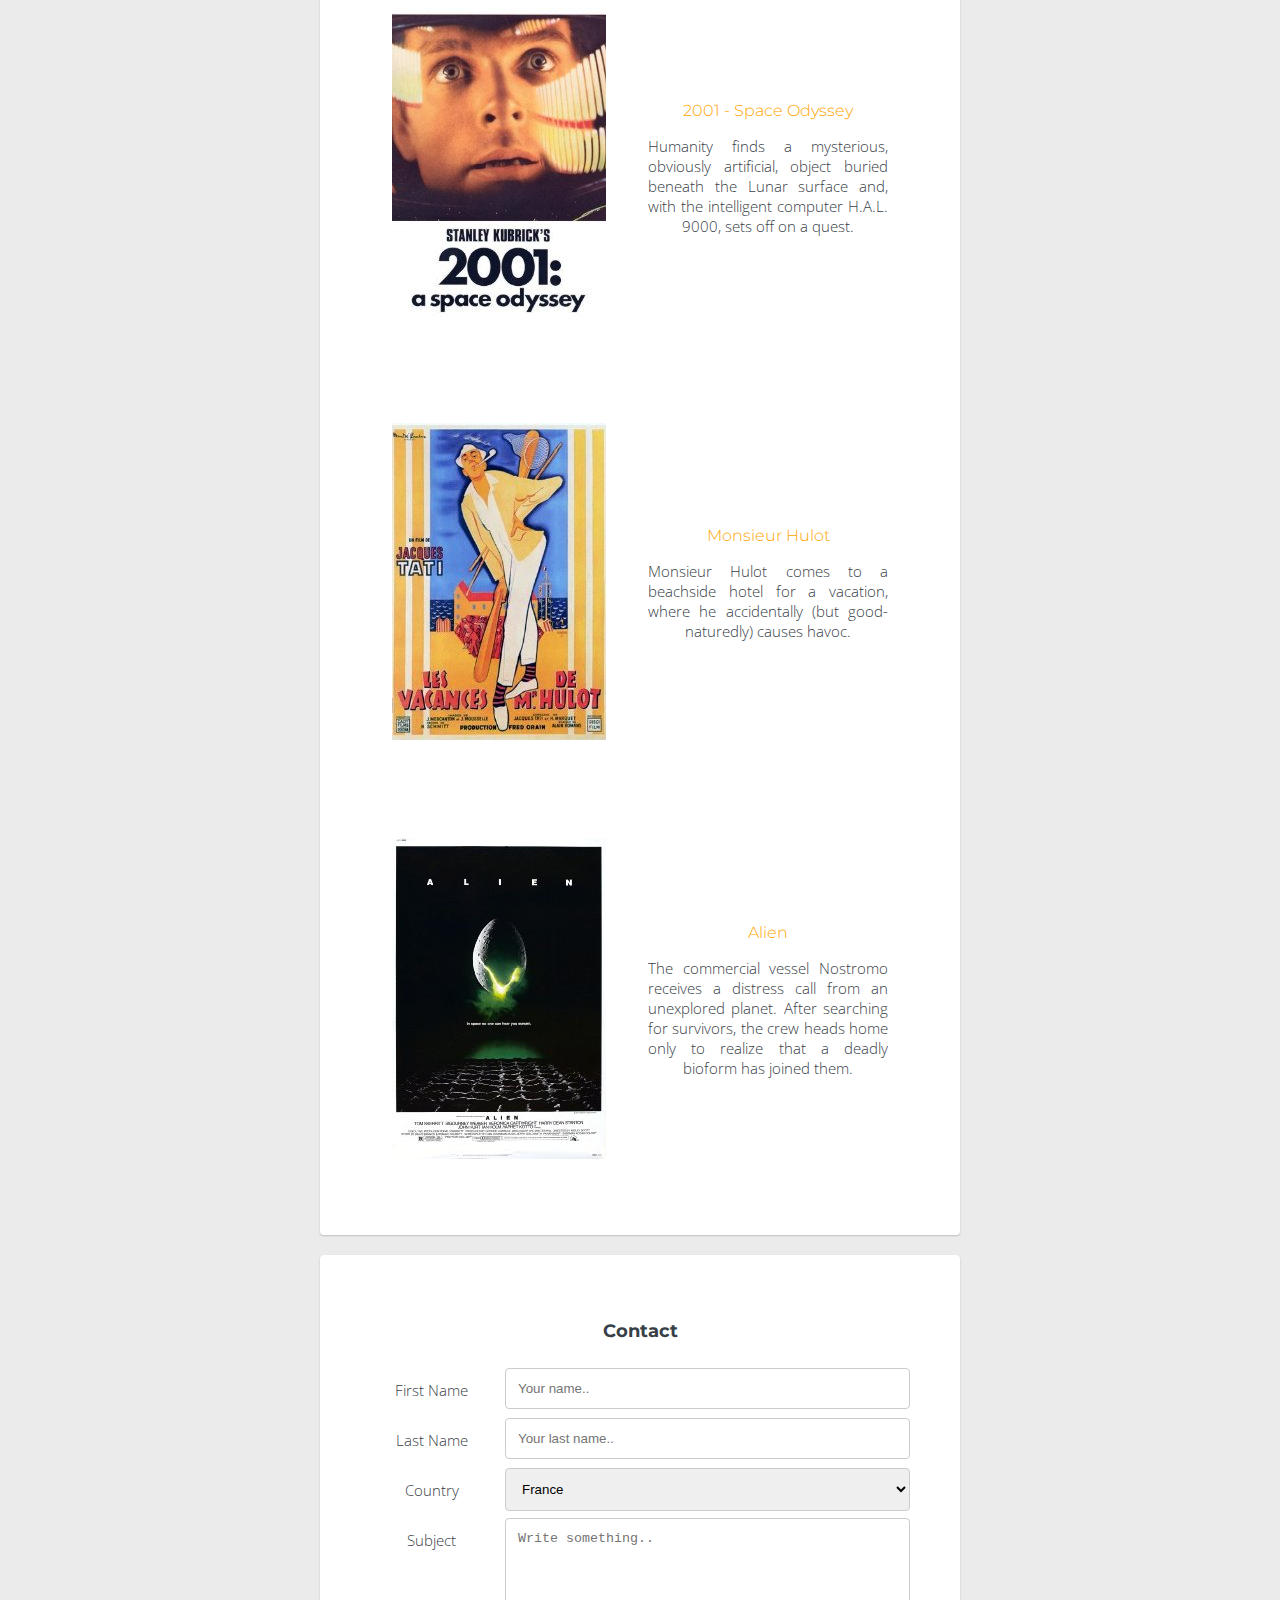
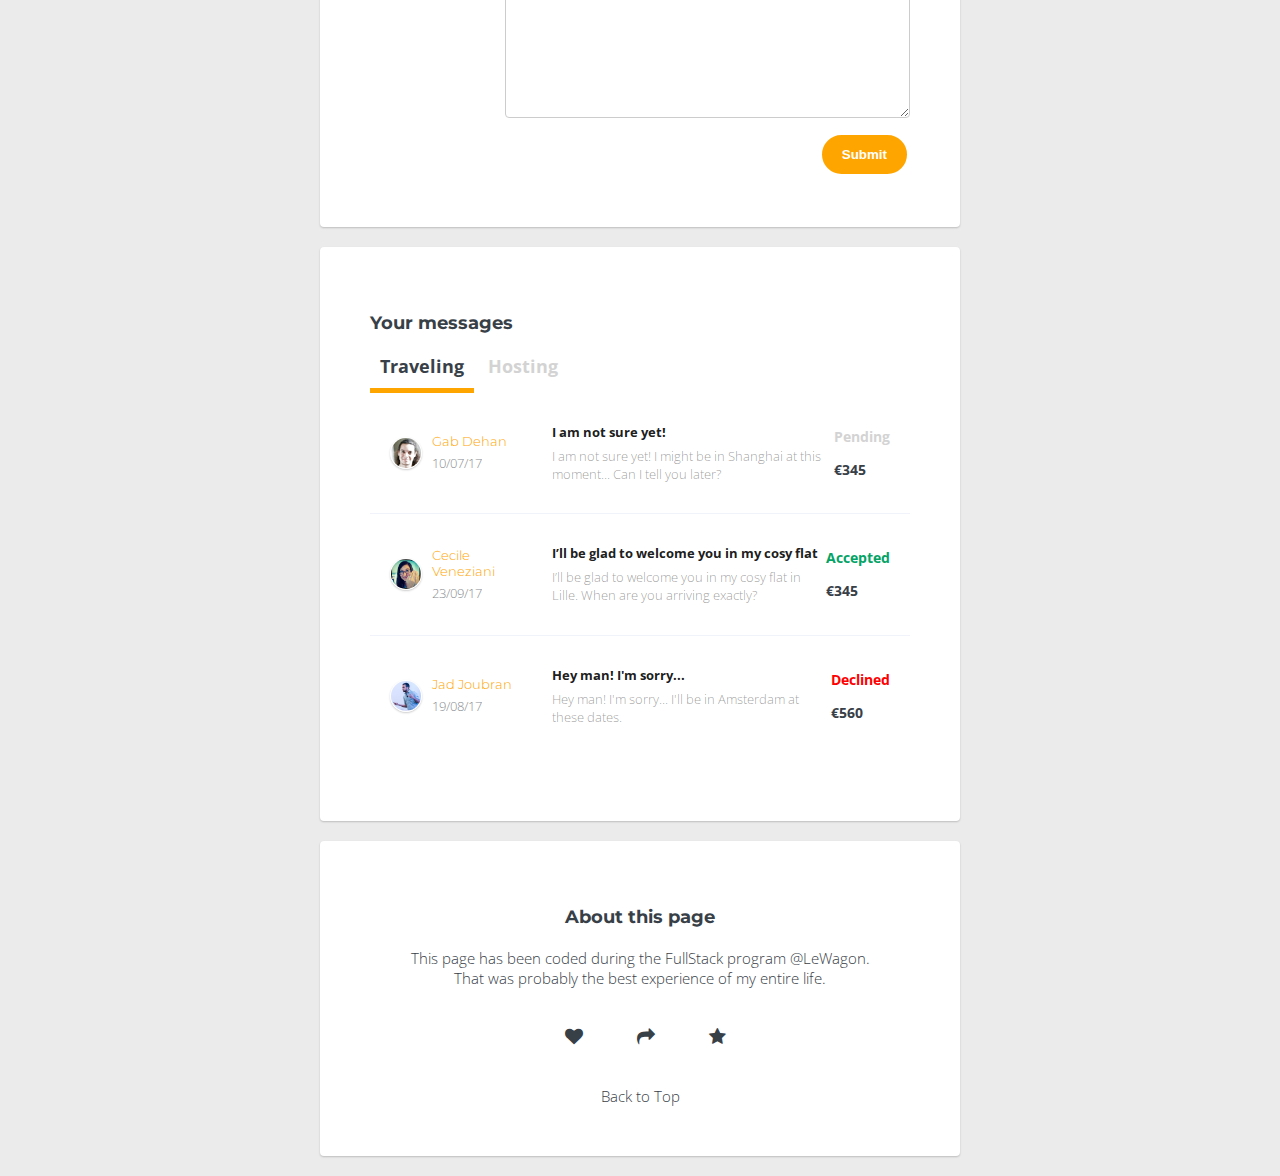
==== commit c7aa18c9: "banner" ====
--- a/index.html
+++ b/index.html
@@ -11,7 +11,9 @@
   </head>
 
   <body>
+
     <a name="top"></a>
+
     <div id="menu">
       <ul>
         <li>
@@ -32,7 +34,15 @@
       </ul>
     </div>
 
-    <div id="sidebar">
+    <div class="banner" style="background-image: linear-gradient(-225deg, rgba(0,101,168,0.6) 0%, rgba(0,36,61,0.6) 50%), url('images/background.jpg');">
+      <div class="banner-content">
+        <h1>WELCOME HOME</h1>
+        <p>Rent unique places to stay from local hosts in 190+ countries.</p>
+        <a class="btn-yellow">How it works</a>
+      </div>
+    </div>
+
+    <!-- <div id="sidebar">
       <ul>
         <li>
           <a href="#summary">
@@ -50,7 +60,7 @@
           </a>
         </li>
       </ul>
-    </div>
+    </div> -->
 
     <div id="content">
 
@@ -58,8 +68,8 @@
 
         <div class="card text-center">
           <img id="crop" src="images/photo.png" alt="Estelle Grésillon" width="100">
-          <h1>Estelle Grésillon</h1>
-          <h2>Student @Le Wagon</h2>
+          <h2>Estelle Grésillon</h2>
+          <h3>Student @Le Wagon</h3>
           <p>
             After 2 years as a graphic designer, I decided to become a <strong>fullstack developer</strong>.
           </p>
@@ -299,7 +309,6 @@
                 </div>
               </li>
             </ul>
-
         </div>
 
 
--- a/css/style.css
+++ b/css/style.css
@@ -1,11 +1,17 @@
+@import url("components/avatar.css");
+@import url("components/banner.css");
+@import url("components/button.css");
 @import url("components/form.css");
+@import url("components/inbox.css");
 @import url("components/menu.css");
+@import url("components/navbar.css");
 @import url("components/sidebar.css");
-@import url("components/inbox.css");
-@import url("components/avatar.css");
 
 
  /* Colors and Fonts */
+/*#content {
+  width: cover;
+}*/
 
 body {
   background: #EBEBEB;
@@ -13,6 +19,7 @@
   font-weight: 300;
   color:  #384047;
   font-size: 15px;
+  margin: 0;
 }
 
 #crop {
@@ -32,7 +39,7 @@
 }
 
 h1{
-  color: #FFA500;
+  color: white;
   font-size: 22px;
 }
 
@@ -80,7 +87,7 @@
 
 .container {
   width: 70%;
-  margin: 50px auto;
+  margin: 0 auto;
 }
 
 .card {
@@ -109,71 +116,31 @@
   margin: 5px;
 }
 
-.btn-yellow {
-  margin-top: 10px;
-  position: relative;
-  top: 15px;
-  background-color: #FFA500;
-  width: 120px;
-  color: white;
-  font-weight: 700;
-  padding: 12px 20px;
-  border-radius: 25px;
-}
-
-.btn-yellow:hover {
-  border: 3px solid #FFA500;
-  background-color: transparent;
-  border-radius: 25px;
-
-  color: #FFA500;
-}
-
 
 
 /* Responsive layout behavior */
-
-@media (min-width: 1200px) {
-  #movies-mobile {
-    display: none;
-  }
-  #content{
-    margin-left: 100px;
-    margin-top: -20px;
-  }
-  #menu {
-    display: none;
-  }
-  .container {
-  width: 50%;
-  }
-
-}
 
 @media (min-width: 900px) {
   #movies-mobile {
     display: none;
   }
   #content{
-    margin-left: 100px;
-    margin-top: -20px;
-  }
-  #menu {
-    display: none;
+    margin-left: 0px;
+    margin-top: -50px;
   }
   .container {
-  width: 70%;
+  width: 50%;
   }
 }
 
 @media (max-width: 900px) {
-  #content{
+  /*#content{
     margin-top: 100px;
     margin-left: 0px;
-  }
-  #sidebar {
+  }*/
+  /*#sidebar {
     display: none;
-  }
+  }*/
   #menu {
     width: 100%;
   }
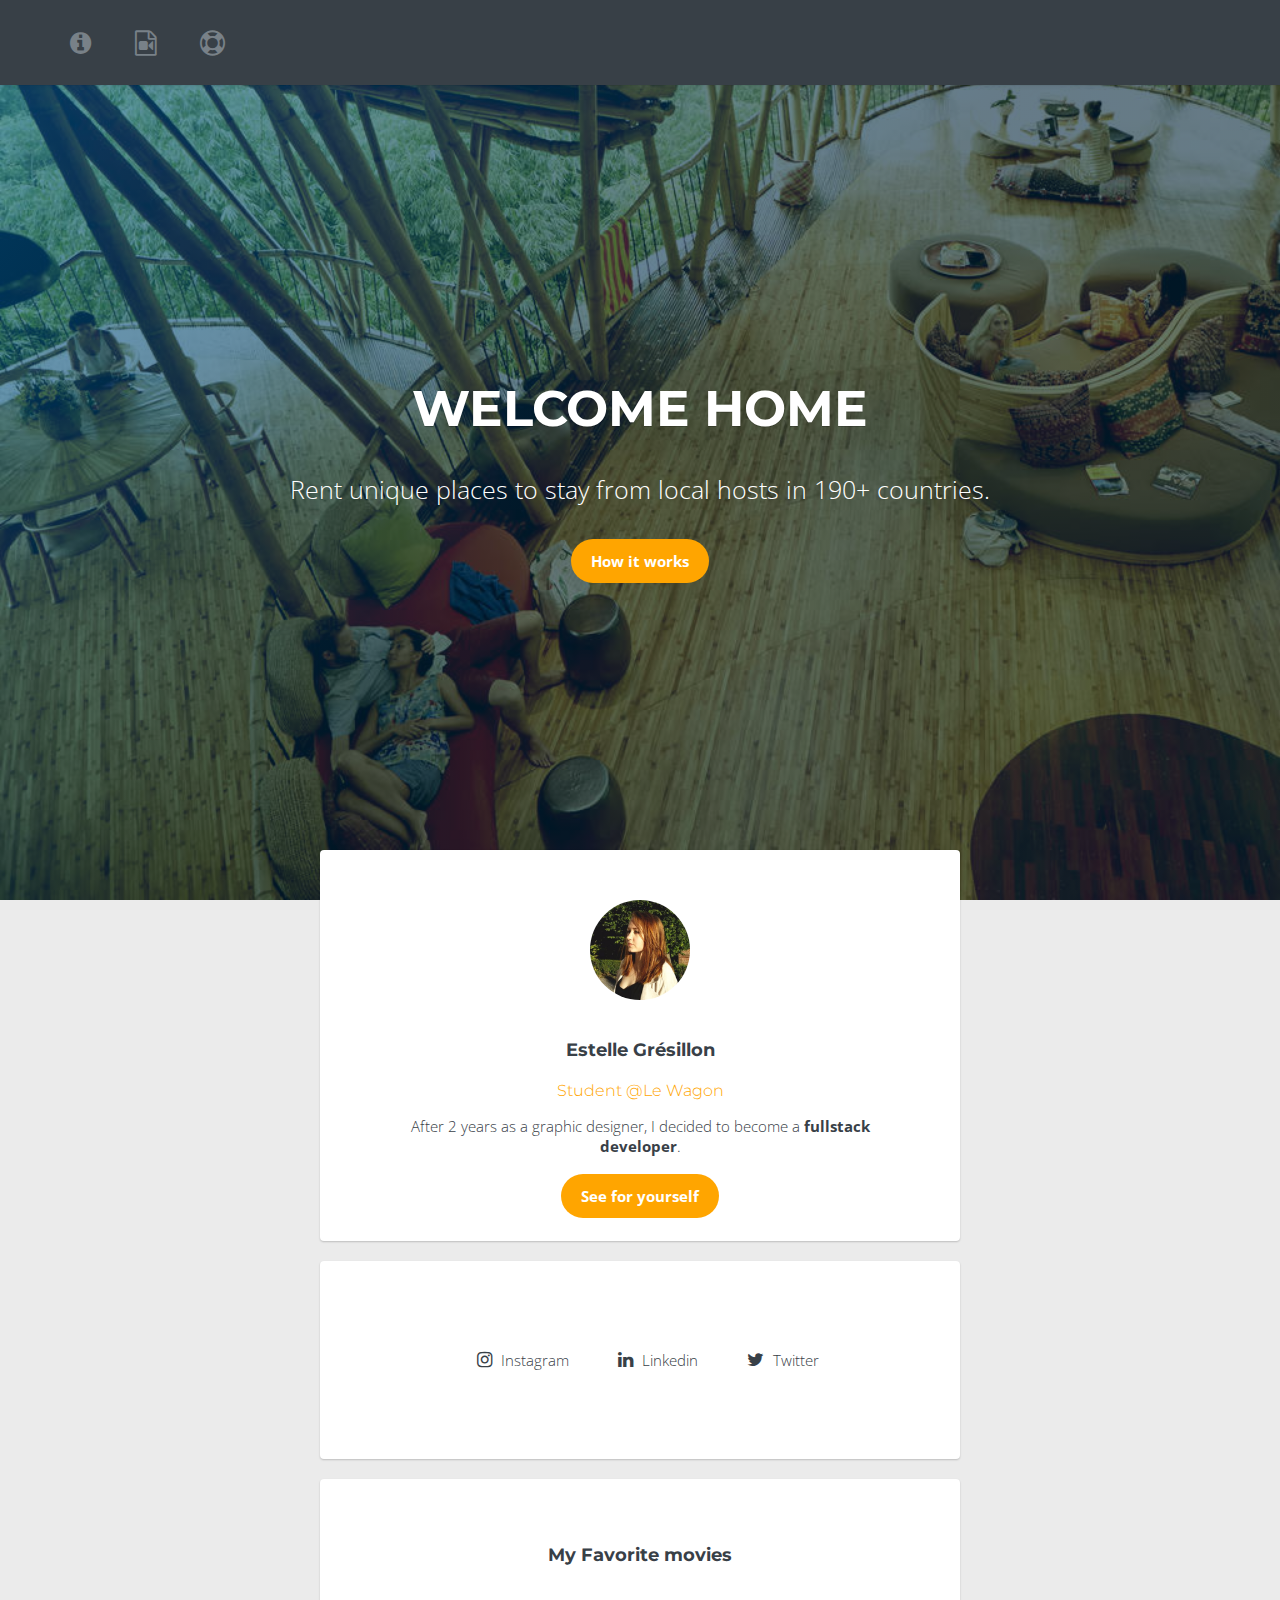
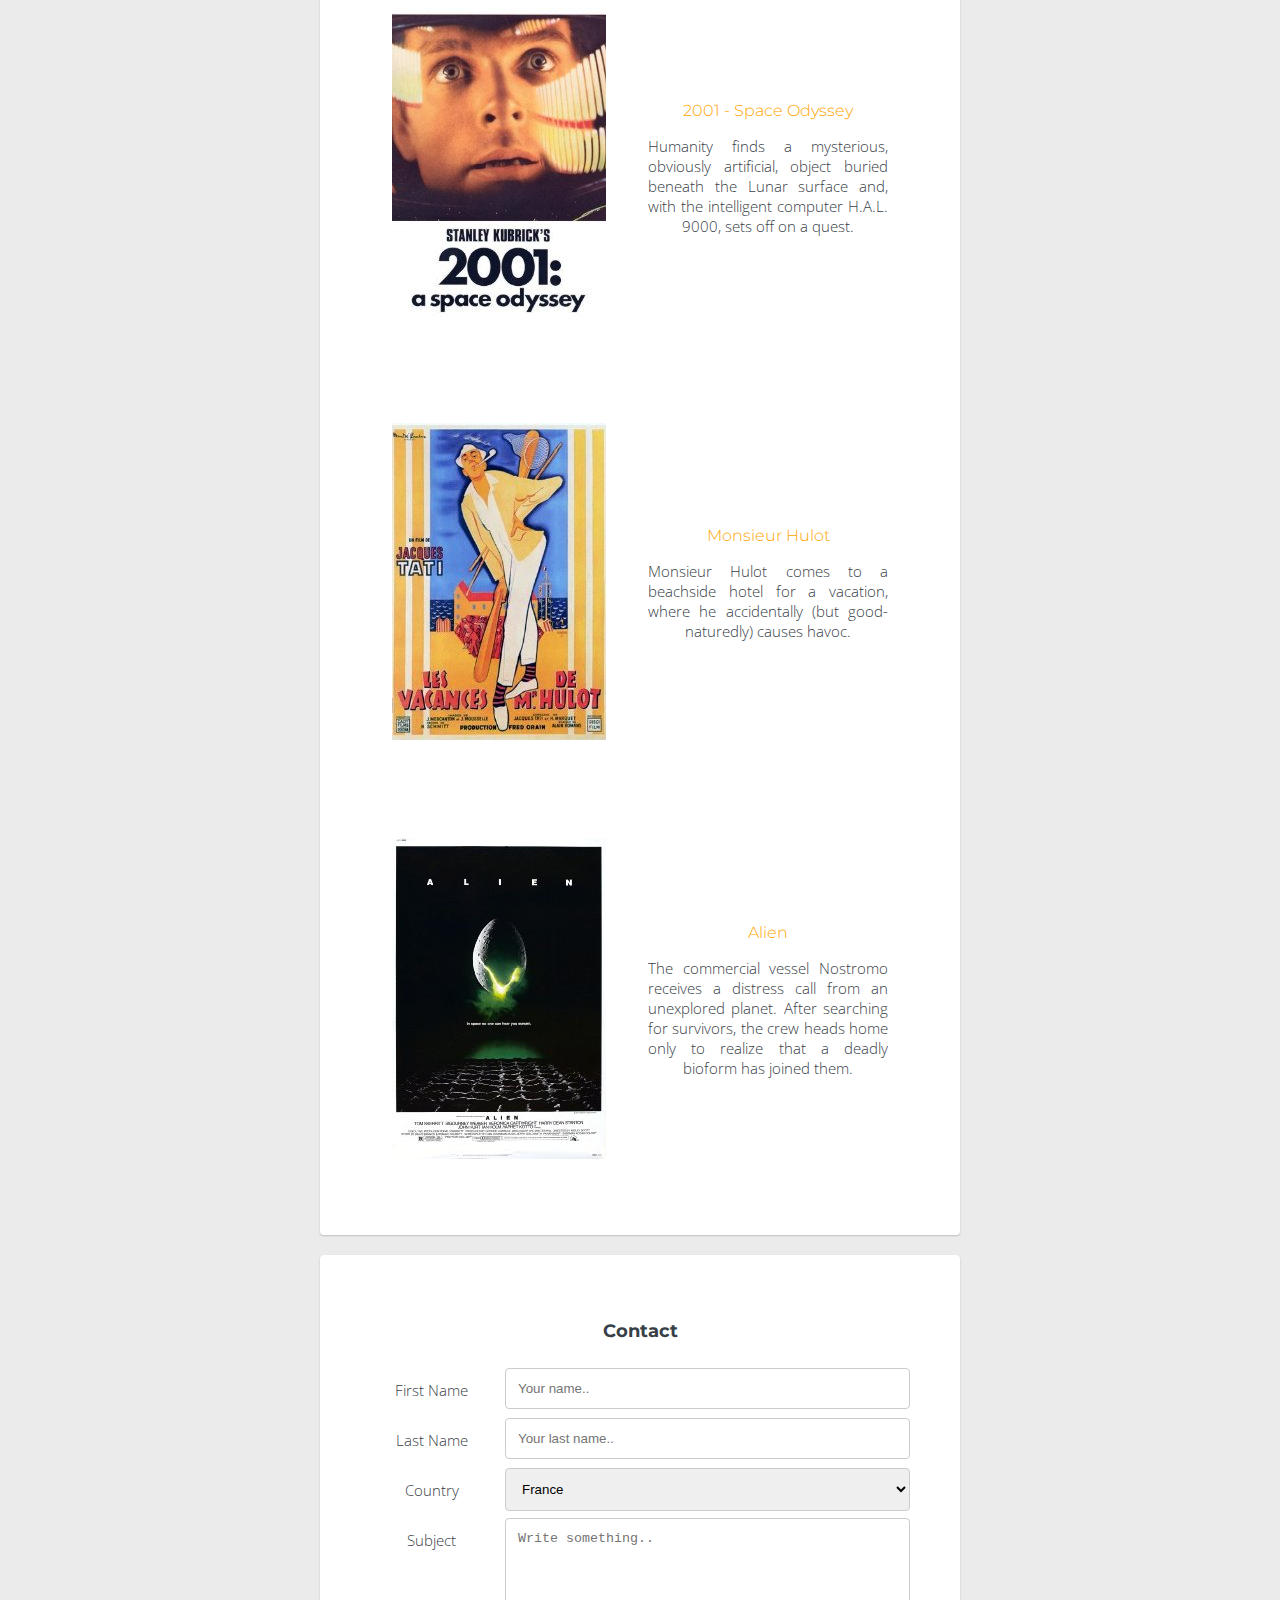
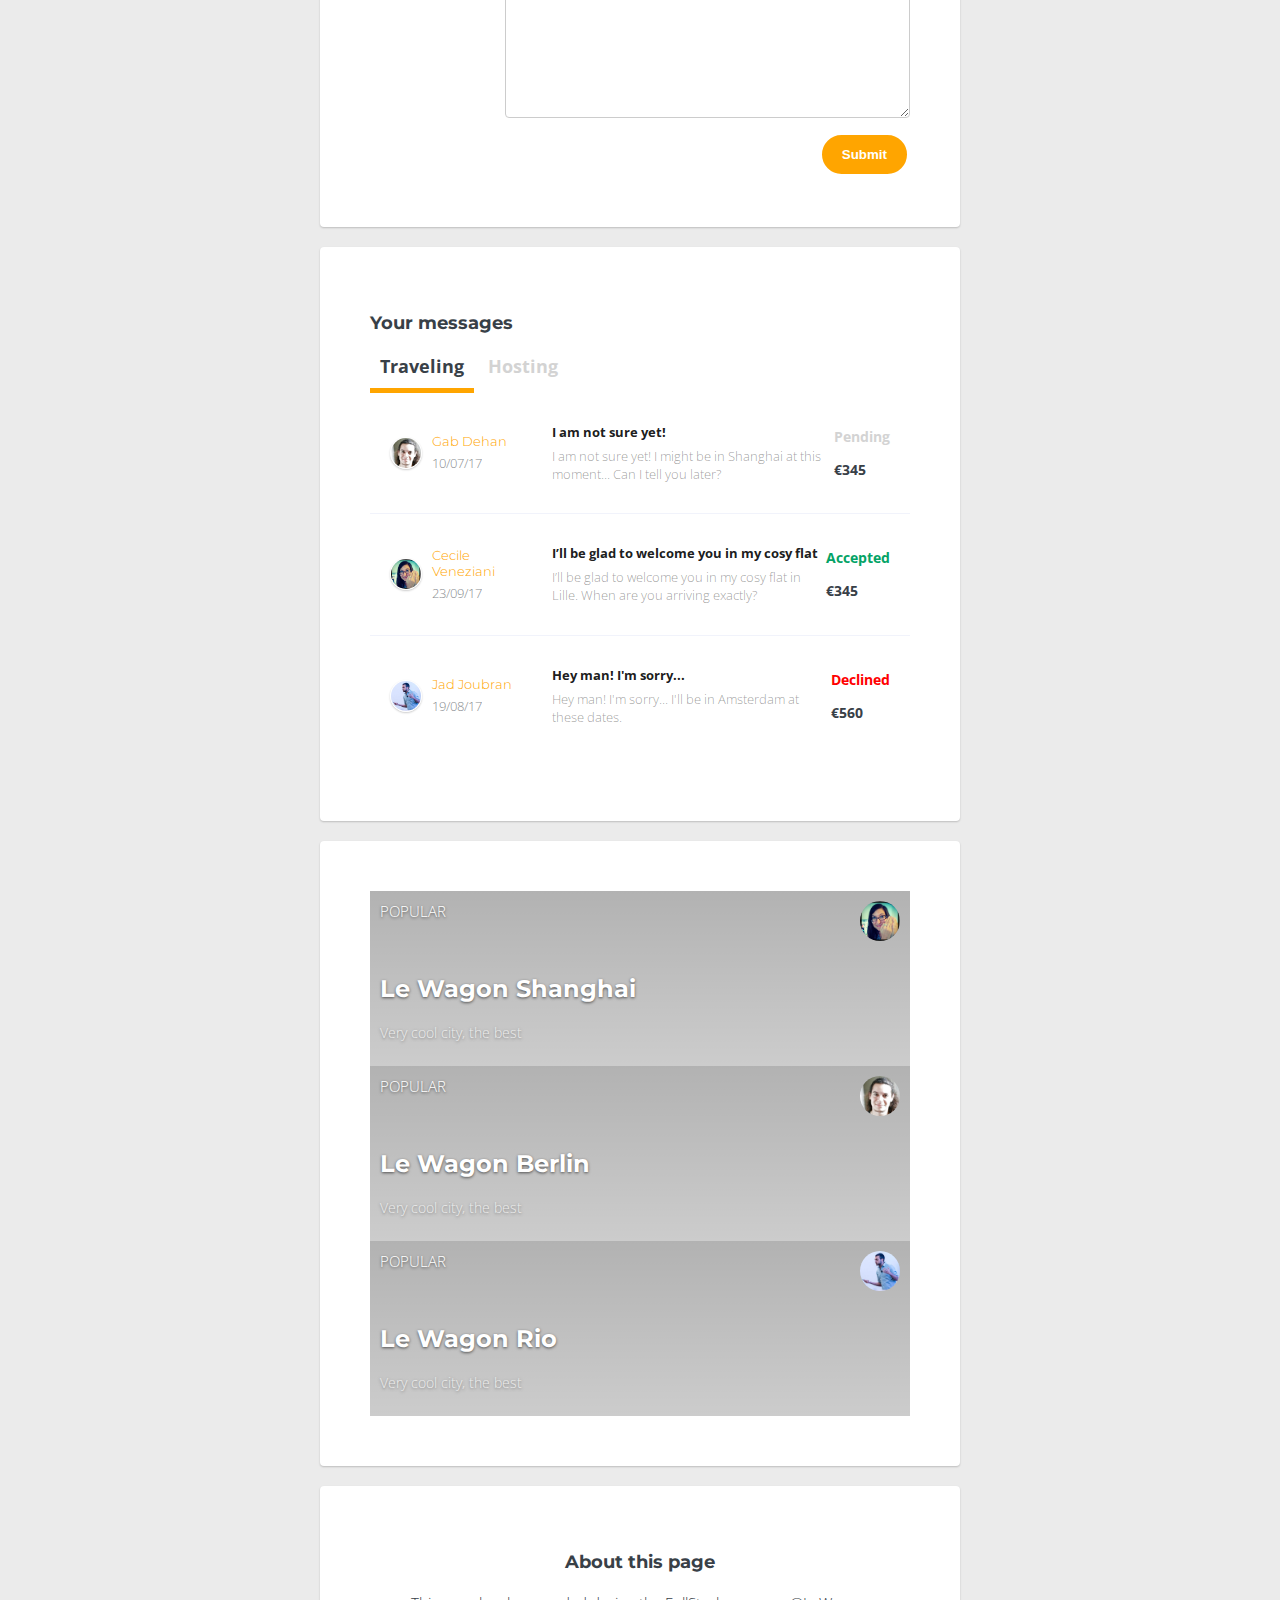
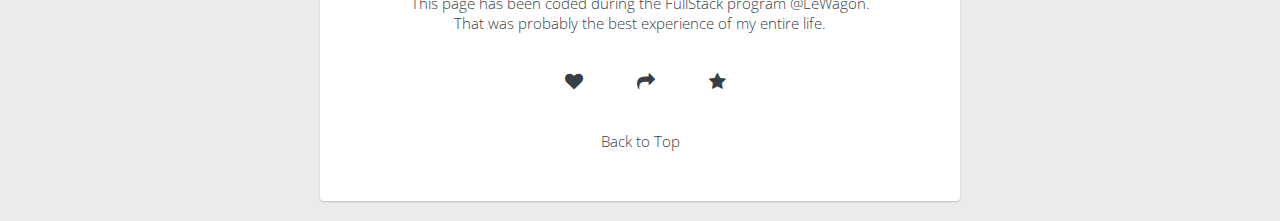
==== commit 41da9a0f: "exo4" ====
--- a/index.html
+++ b/index.html
@@ -311,6 +311,54 @@
             </ul>
         </div>
 
+        <div class="card">
+
+          <div class="container-fluid">
+            <div class="row">
+              <div class="col-xs-12 col-sm-4">
+                <!-- insert <div class="card"> -->
+                <div class="cards" style="background-image: linear-gradient(rgba(0,0,0,0.3), rgba(0,0,0,0.2)), url('images/shanghai.jpg');">
+                <div class="card-category">Popular</div>
+                <div class="card-description">
+                  <h2>Le Wagon Shanghai</h2>
+                  <p>Very cool city, the best</p>
+                </div>
+                <img class="card-user" src="images/cecile.png">
+                <a class="card-link" href="#" ></a>
+                </div>
+              </div>
+
+              <div class="col-xs-12 col-sm-4">
+                <!-- insert <div class="card"> -->
+                <div class="cards" style="background-image: linear-gradient(rgba(0,0,0,0.3), rgba(0,0,0,0.2)), url('images/berlin.jpg');">
+                <div class="card-category">Popular</div>
+                <div class="card-description">
+                  <h2>Le Wagon Berlin</h2>
+                  <p>Very cool city, the best</p>
+                </div>
+                <img class="card-user" src="images/gab.png">
+                <a class="card-link" href="#" ></a>
+                </div>
+              </div>
+
+              <div class="col-xs-12 col-sm-4">
+                <!-- insert <div class="card"> -->
+                <div class="cards" style="background-image: linear-gradient(rgba(0,0,0,0.3), rgba(0,0,0,0.2)), url('images/rio.jpg');">
+                <div class="card-category">Popular</div>
+                <div class="card-description">
+                  <h2>Le Wagon Rio</h2>
+                  <p>Very cool city, the best</p>
+                </div>
+                <img class="card-user" src="images/jad.png">
+                <a class="card-link" href="#" ></a>
+                </div>
+
+              </div>
+            </div>
+          </div>
+
+        </div>
+
 
         <div class="card text-center">
           <h2>About this page</h2>
--- a/css/style.css
+++ b/css/style.css
@@ -1,6 +1,7 @@
 @import url("components/avatar.css");
 @import url("components/banner.css");
 @import url("components/button.css");
+@import url("components/cards.css");
 @import url("components/form.css");
 @import url("components/inbox.css");
 @import url("components/menu.css");
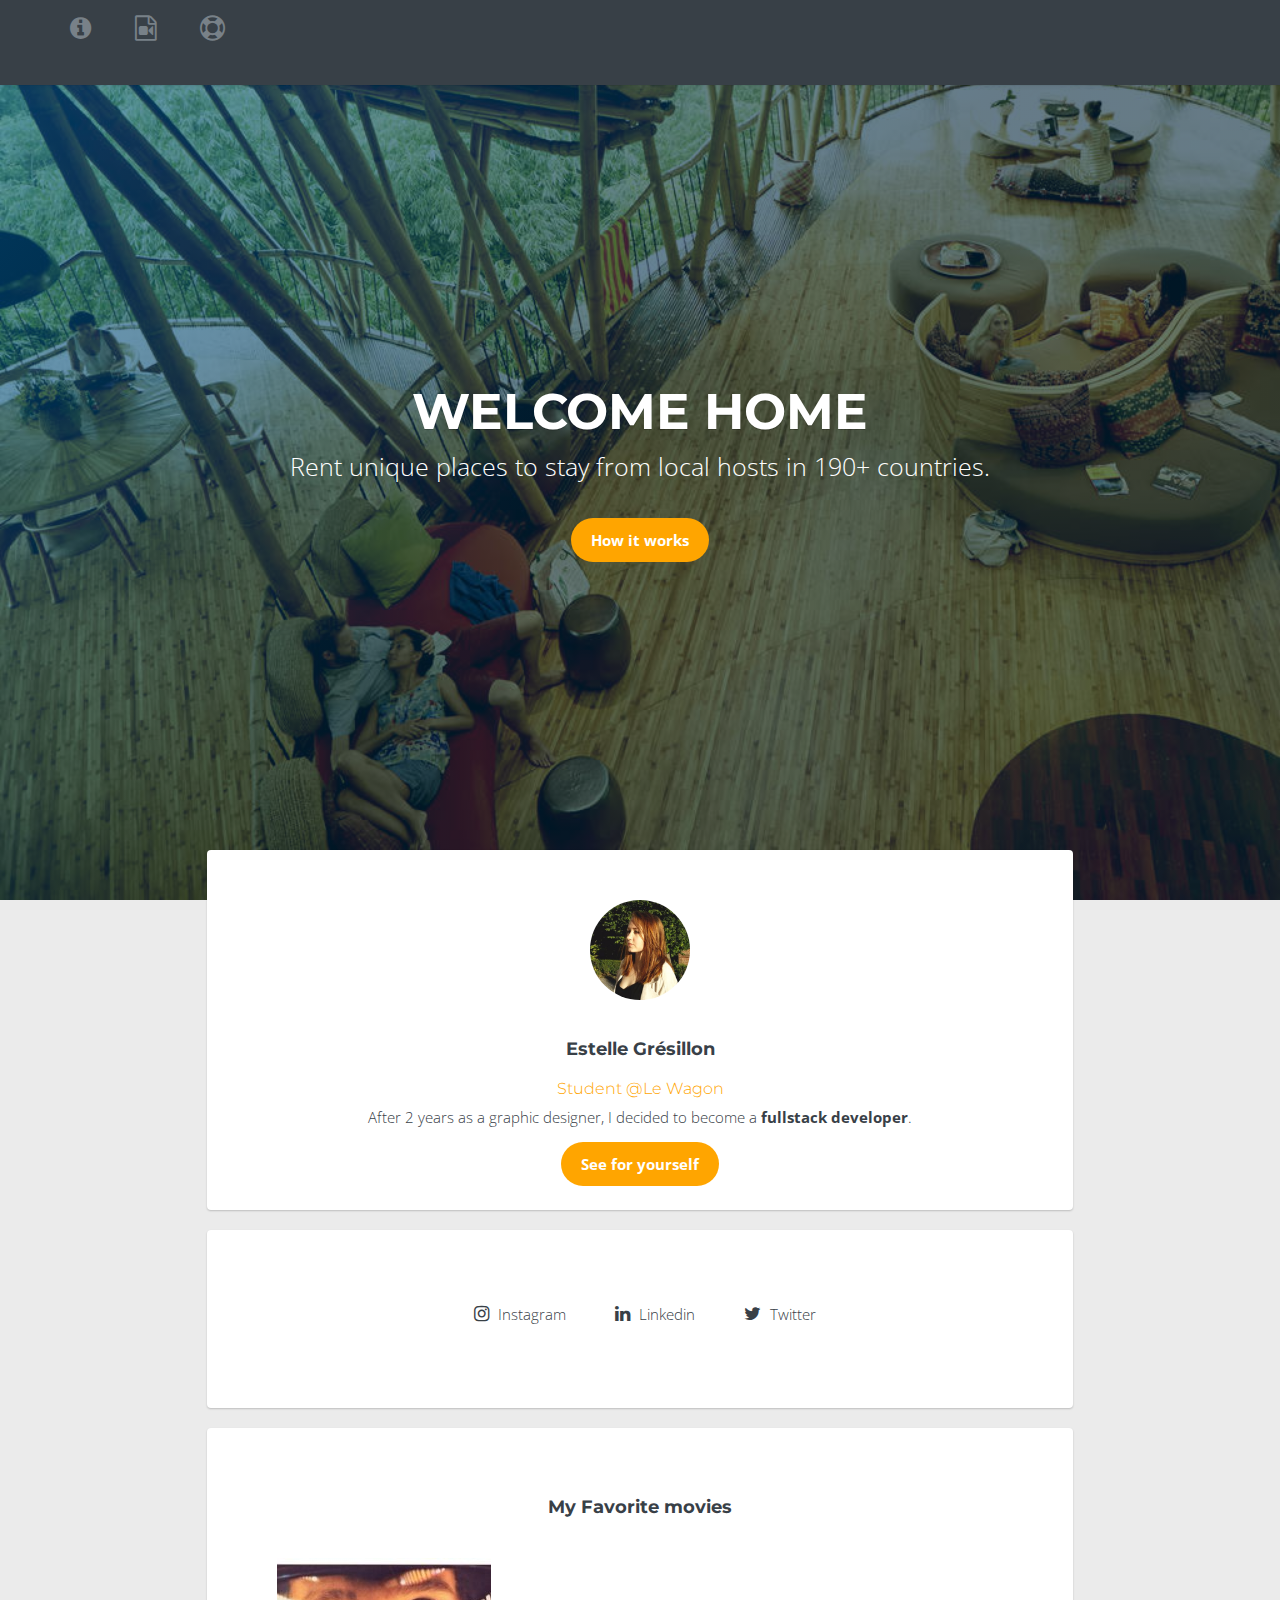
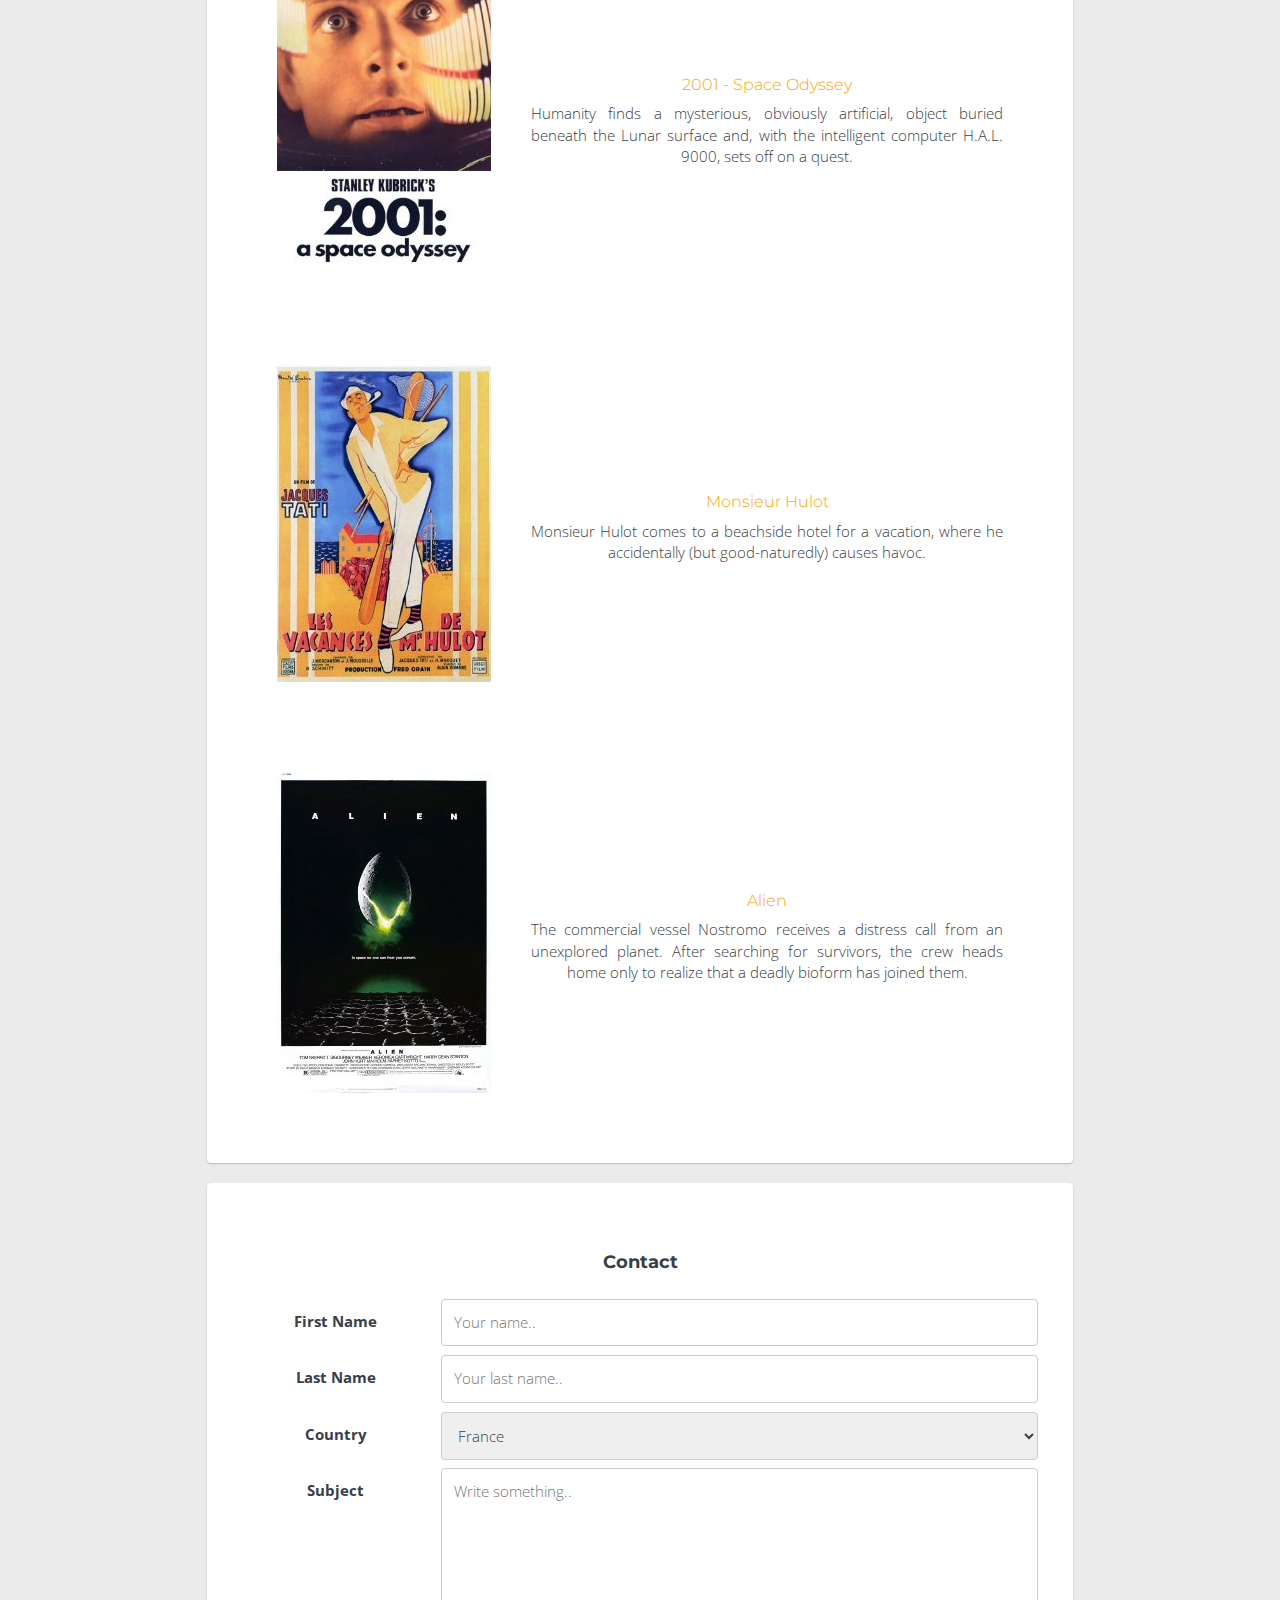
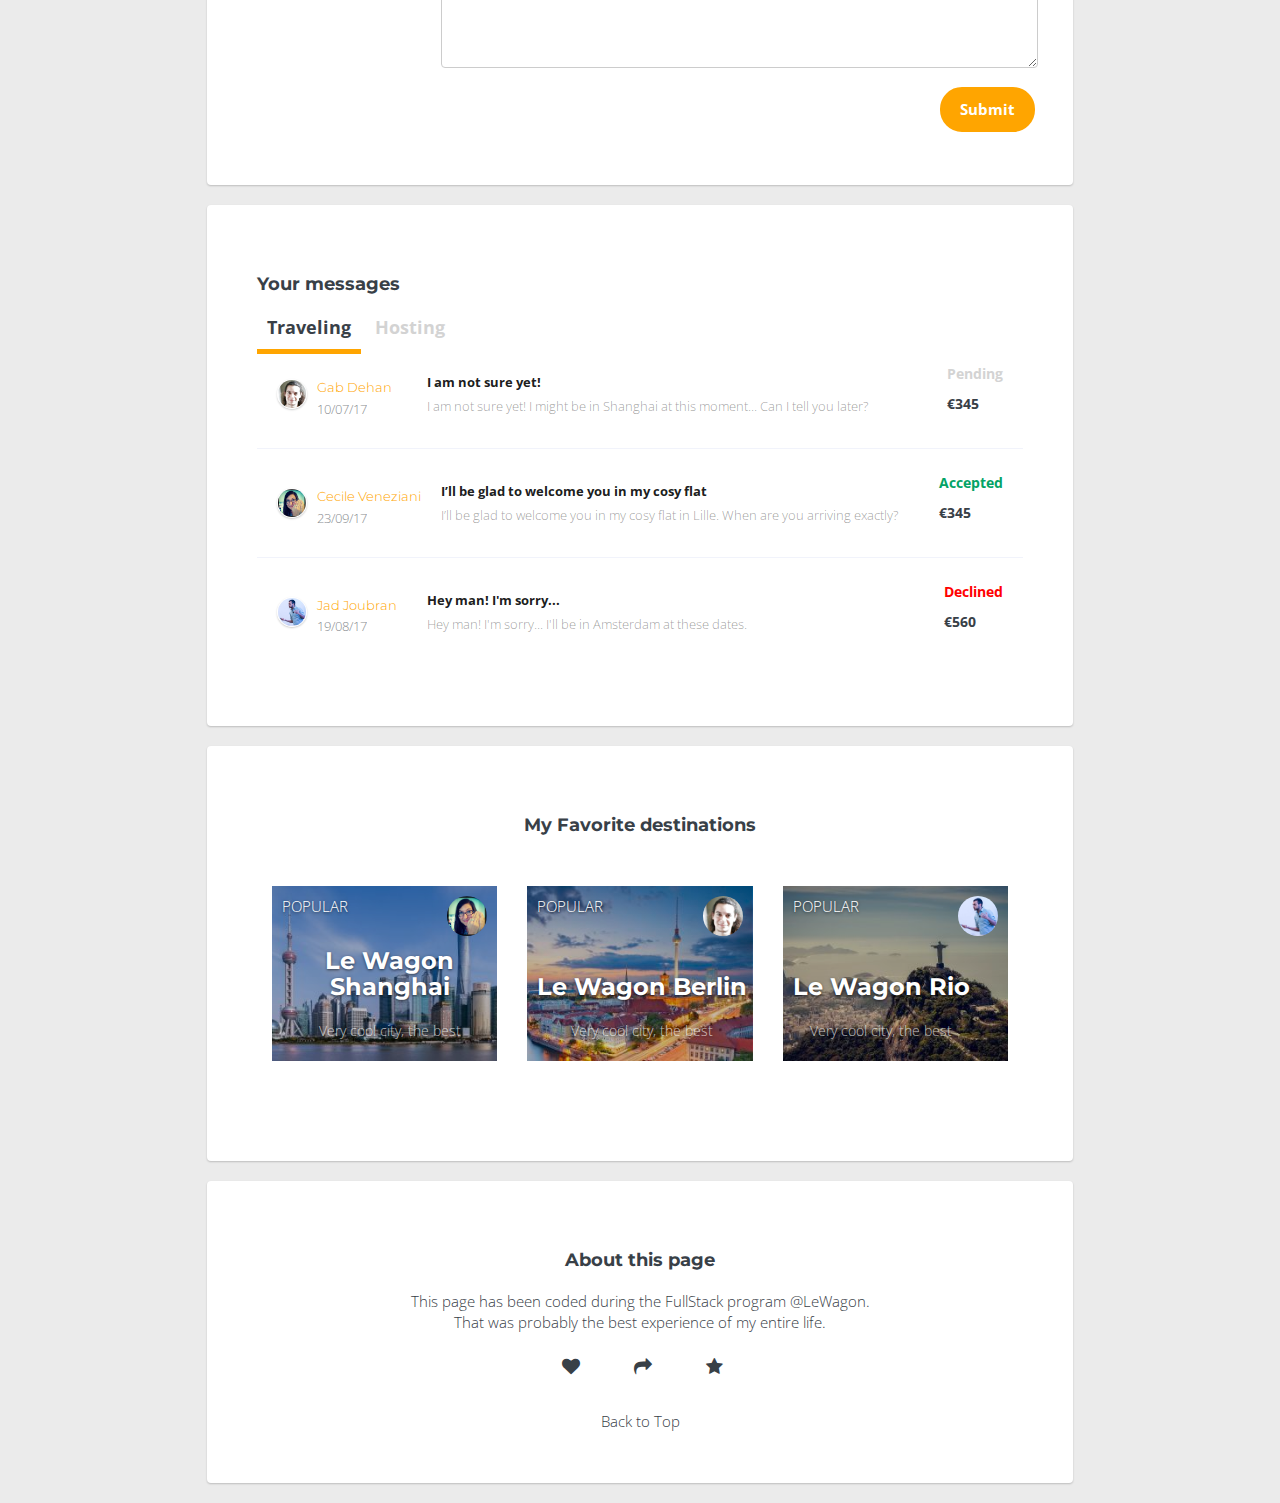
==== commit e0267a99: "cards" ====
--- a/index.html
+++ b/index.html
@@ -4,10 +4,29 @@
 
   <head>
     <meta charset="utf-8">
+
+    <!-- Always force latest IE rendering engine or request Chrome Frame -->
+    <meta content="IE=edge,chrome=1" http-equiv="X-UA-Compatible">
+
+    <!-- For Bootstrap responsiveness -->
+    <meta http-equiv="X-UA-Compatible" content="IE=edge">
+    <meta name="viewport" content="width=device-width, initial-scale=1">
+
     <title>Estelle Grésillon</title>
     <link href="https://fonts.googleapis.com/css?family=Open+Sans:400,300,700|Montserrat:400,700" rel="stylesheet">
     <link href="https://maxcdn.bootstrapcdn.com/font-awesome/4.7.0/css/font-awesome.min.css" rel="stylesheet">
+    <!-- Latest compiled and minified CSS -->
+    <link rel="stylesheet" href="https://maxcdn.bootstrapcdn.com/bootstrap/3.3.7/css/bootstrap.min.css">
     <link href="css/style.css" rel="stylesheet">
+
+    <script src="javascripts/all.js"></script>
+
+    <!-- HTML5 Shim and Respond.js IE8 support of HTML5 elements and media queries -->
+    <!-- Leave those next 4 lines if you care about users using IE8 -->
+    <!--[if lt IE 9]>
+      <script src="https://oss.maxcdn.com/html5shiv/3.7.2/html5shiv.min.js"></script>
+      <script src="https://oss.maxcdn.com/respond/1.4.2/respond.min.js"></script>
+    <![endif]-->
   </head>
 
   <body>
@@ -311,7 +330,8 @@
             </ul>
         </div>
 
-        <div class="card">
+        <div class="card text-center">
+            <h2>My Favorite destinations</h2>
 
           <div class="container-fluid">
             <div class="row">
--- a/css/style.css
+++ b/css/style.css
@@ -91,6 +91,20 @@
   margin: 0 auto;
 }
 
+.container-fluid {
+    max-width: 1000px;
+    margin: 50px auto;
+    margin-right: auto;
+    margin-left: auto;
+    padding-left: 15px;
+    padding-right: 15px;
+}
+
+.row {
+    margin-left: -15px;
+    margin-right: -15px;
+}
+
 .card {
   background: white;
   padding: 50px;
@@ -130,7 +144,7 @@
     margin-top: -50px;
   }
   .container {
-  width: 50%;
+  width: 70%;
   }
 }
 
